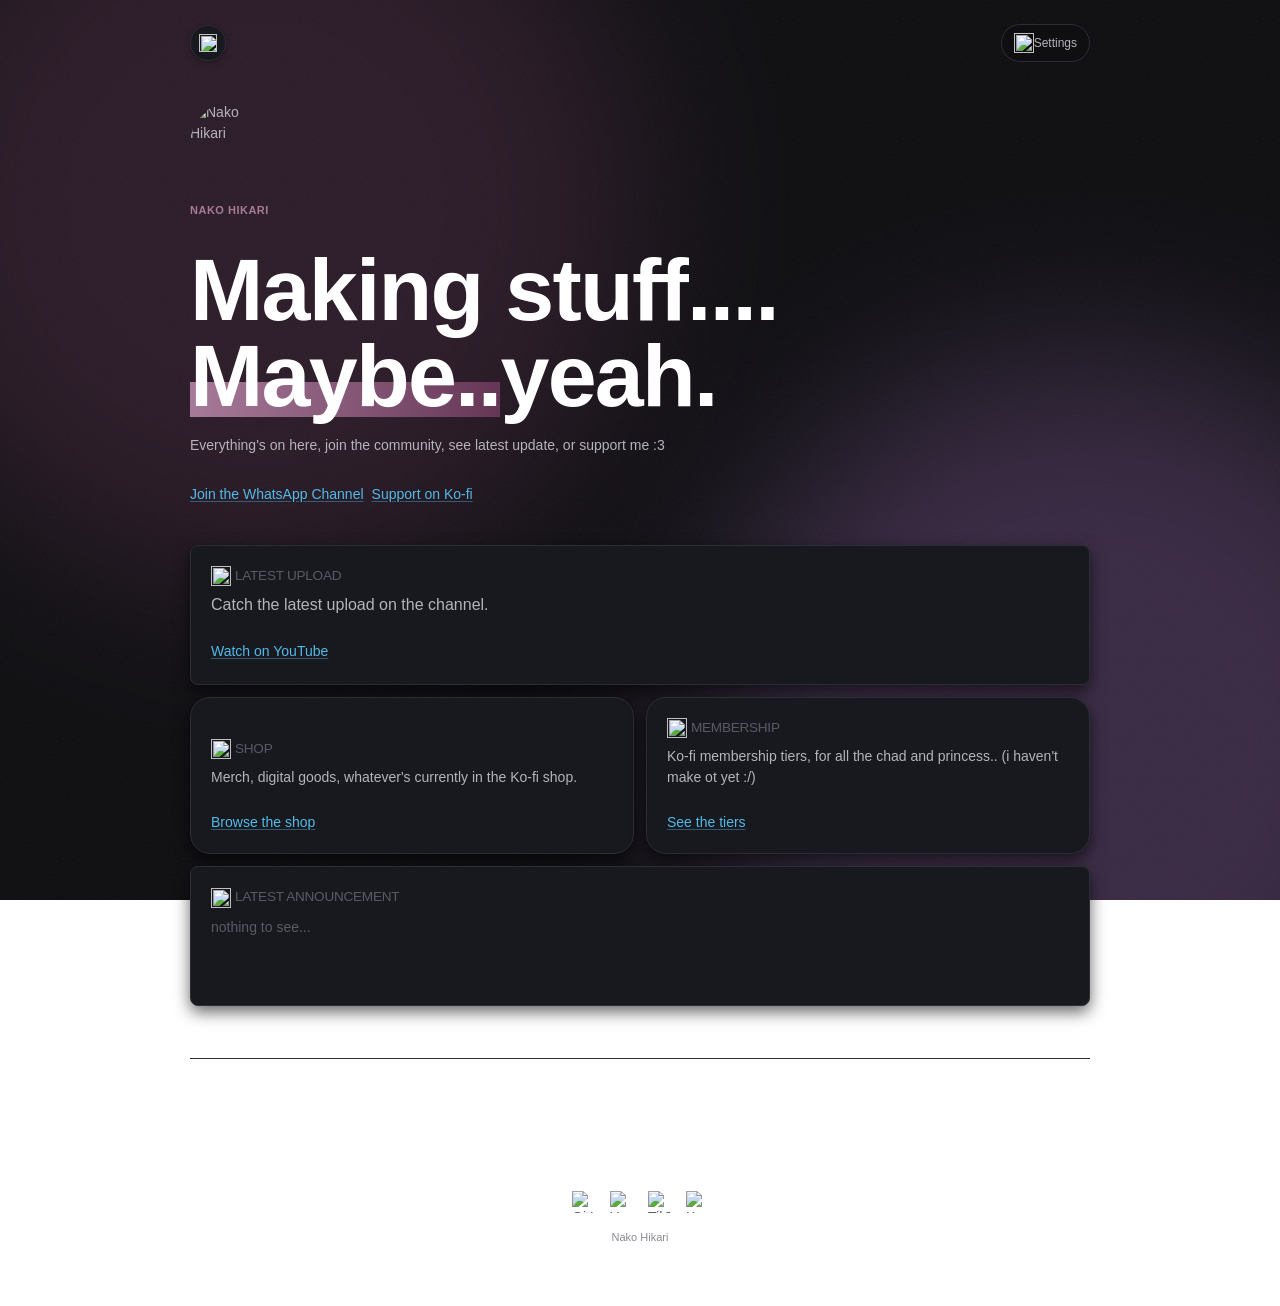
==== index.html @ 4867fecb "Update settings modal message to 'helllow.'" ====
<!DOCTYPE html>
<html lang="en">
<head>
<meta charset="UTF-8">
<meta name="viewport" content="width=device-width, initial-scale=1.0">
<title>Nako Hikari</title>
<link rel="icon" href="/profile.png">
<link rel="stylesheet" href="/css/nako.css">
<style>
body { background: transparent; }

.hero {
    position: relative;
    display: flex;
    flex-direction: column;
    align-items: flex-start;
    gap: var(--space-lg);
    padding-top: var(--space-xl);
}

.hero-avatar {
    width: 84px;
    height: 84px;
    border-radius: 50%;
    object-fit: cover;
    border: 2px solid var(--border);
}

.hero-ctas {
    display: flex;
    flex-wrap: wrap;
    gap: var(--space-sm);
}

.hub-grid {
    margin-top: var(--space-xl);
}

.hub-item-head {
    display: flex;
    align-items: center;
    gap: var(--space-xs);
    margin-bottom: var(--space-sm);
}

.hub-item-head span {
    font-size: 0.85rem;
    letter-spacing: var(--ls-tight);
    text-transform: uppercase;
    color: var(--text-muted);
}

.video-thumb {
    width: 100%;
    border-radius: var(--radius-md);
    aspect-ratio: 16 / 9;
    object-fit: cover;
    margin-bottom: var(--space-sm);
}

.video-title {
    font-size: 1rem;
    line-height: 1.4;
}

.announcement-body {
    color: var(--text-muted);
    line-height: 1.6;
}

.hub-item-cta {
    margin-top: var(--space-md);
    display: inline-flex;
}

.settings-slot {
    margin-left: auto;
}

.theme-toggle-row {
    display: flex;
    align-items: center;
}
</style>
</head>
<body>
<div class="mesh-bg"></div>
<div class="grain-overlay"></div>

<div class="wrapper">
    <div class="theme-toggle-row">
        <button class="theme-toggle interactive" onclick="toggleTheme()" aria-label="Toggle theme">
            <img id="theme-icon" src="https://raw.githubusercontent.com/nako-hikari/assets/main/ui/moon.png" alt="">
        </button>
        <div class="settings-slot">
            <button class="secondary pill interactive" onclick="openSettings()" aria-label="Settings">
                <img class="icon icon-md" src="https://raw.githubusercontent.com/nako-hikari/assets/main/ui/settings.png" alt="">
                Settings
            </button>
        </div>
    </div>

    <section class="hero">
        <img class="hero-avatar" src="/profile.png" alt="Nako Hikari">
        <p class="eyebrow">Nako Hikari</p>
        <h1 class="display">
            Making stuff.... <span class="text-highlight sparkle-wrap">Maybe..</span><img class="icon icon-lg sparkle" src="https://raw.githubusercontent.com/nako-hikari/assets/main/ui/sparkle_1.png" alt="">yeah.
        </h1>
        <p>Everything's on here, join the community, see latest update, or support me :3</p>
        <div class="hero-ctas">
            <a class="primary gradient pill interactive magnetic" href="https://whatsapp.com/channel/0029VbEC21OKrWR3TYTSYi46" target="_blank" rel="noopener">Join the WhatsApp Channel</a>
            <a class="secondary pill interactive" href="https://ko-fi.com/arialicee" target="_blank" rel="noopener">Support on Ko-fi</a>
        </div>
    </section>

    <section class="bento-grid hub-grid">
        <div class="card bento-item--wide reveal" id="videoCard">
            <div class="hub-item-head">
                <img class="icon icon-md" src="https://raw.githubusercontent.com/nako-hikari/assets/main/ui/video_embed.png" alt="">
                <span>Latest upload</span>
            </div>
            <div id="videoCardBody">
                <p class="video-title">Checking the channel for the newest video&hellip;</p>
            </div>
        </div>

        <div class="card bento-item reveal">
            <div class="hub-item-head">
                <img class="icon icon-md" src="https://raw.githubusercontent.com/nako-hikari/assets/main/ui/tag.png" alt="">
                <span>Shop</span>
            </div>
            <p>Merch, digital goods, whatever's currently in the Ko-fi shop.</p>
            <a class="primary pill interactive hub-item-cta" href="https://ko-fi.com/arialicee/shop" target="_blank" rel="noopener">Browse the shop</a>
        </div>

        <div class="card bento-item reveal">
            <div class="hub-item-head">
                <img class="icon icon-md" src="https://raw.githubusercontent.com/nako-hikari/assets/main/ui/star.png" alt="">
                <span>Membership</span>
            </div>
            <p>Ko-fi membership tiers, for all the chad and princess.. (i haven't make ot yet :/)</p>
            <a class="primary pill interactive hub-item-cta" href="https://ko-fi.com/arialicee/tiers" target="_blank" rel="noopener">See the tiers</a>
        </div>

        <div class="card bento-item--wide reveal">
            <div class="hub-item-head">
                <img class="icon icon-md" src="https://raw.githubusercontent.com/nako-hikari/assets/main/ui/note.png" alt="">
                <span>Latest announcement</span>
            </div>
            <p class="announcement-body" id="announcementBody"></p>
        </div>
    </section>

    <div class="footer-editorial">
        <p class="footer-editorial-cta">Let's build something.</p>
        <div class="footer-editorial-socials">
            <a href="https://github.com/nako-hikari/" target="_blank" class="social" aria-label="GitHub">
                <img src="https://cdn.jsdelivr.net/gh/simple-icons/simple-icons/icons/github.svg" alt="GitHub">
            </a>
            <a href="https://m.youtube.com/@NaCryst" target="_blank" class="social" aria-label="YouTube">
                <img src="https://cdn.jsdelivr.net/gh/simple-icons/simple-icons/icons/youtube.svg" alt="YouTube">
            </a>
            <a href="https://www.tiktok.com/@nako_hikari_mc" target="_blank" class="social" aria-label="TikTok">
                <img src="https://cdn.jsdelivr.net/gh/simple-icons/simple-icons/icons/tiktok.svg" alt="TikTok">
            </a>
            <a href="https://ko-fi.com/arialicee" target="_blank" class="social kofi" aria-label="Support on Ko-fi">
                <img src="https://raw.githubusercontent.com/nako-hikari/support-files/main/assets/kofi-icon.png" alt="Ko-fi">
            </a>
        </div>
        <p class="footer-editorial-fine">Nako Hikari</p>
    </div>
</div>

<div class="modal-overlay" id="nakoModal">
    <div class="modal">
        <div class="modal-header">
            <h2 class="modal-title" id="nakoModalTitle"></h2>
            <button class="modal-close interactive" onclick="closeNakoModal()" aria-label="Close">
                <img class="icon" src="https://raw.githubusercontent.com/nako-hikari/assets/main/ui/close.png" alt="">
            </button>
        </div>
        <div class="modal-body" id="nakoModalBody"></div>
        <div class="modal-footer" id="nakoModalFooter"></div>
    </div>
</div>

<script>
const NAKO_CONFIG = {
    youtubeChannelId: "",
    youtubeHandle: "NaCryst",
    announcement: {
        text: "nothing to see...",
        link: ""
    }
};

function renderAnnouncement() {
    const body = document.getElementById('announcementBody');
    body.textContent = NAKO_CONFIG.announcement.text;
    if (NAKO_CONFIG.announcement.link) {
        const link = document.createElement('a');
        link.href = NAKO_CONFIG.announcement.link;
        link.target = '_blank';
        link.rel = 'noopener';
        link.className = 'hub-item-cta';
        link.textContent = 'Read more';
        body.after(link);
    }
}

async function renderLatestVideo() {
    const body = document.getElementById('videoCardBody');
    const channelUrl = `https://www.youtube.com/@${NAKO_CONFIG.youtubeHandle}`;
    const fallback = () => {
        body.innerHTML = `<p class="video-title">Catch the latest upload on the channel.</p><a class="primary pill interactive hub-item-cta" href="${channelUrl}" target="_blank" rel="noopener">Watch on YouTube</a>`;
    };

    if (!NAKO_CONFIG.youtubeChannelId) {
        fallback();
        return;
    }

    try {
        const feedUrl = `https://www.youtube.com/feeds/videos.xml?channel_id=${NAKO_CONFIG.youtubeChannelId}`;
        const res = await fetch(feedUrl);
        if (!res.ok) throw new Error('feed unavailable');
        const xml = new DOMParser().parseFromString(await res.text(), 'text/xml');
        const entry = xml.querySelector('entry');
        const title = entry.querySelector('title').textContent;
        const videoId = entry.getElementsByTagNameNS('*', 'videoId')[0].textContent;
        const thumb = `https://i.ytimg.com/vi/${videoId}/hqdefault.jpg`;
        body.innerHTML = `<img class="video-thumb" src="${thumb}" alt="${title}"><p class="video-title">${title}</p><a class="primary pill interactive hub-item-cta" href="https://www.youtube.com/watch?v=${videoId}" target="_blank" rel="noopener">Watch now</a>`;
    } catch (err) {
        fallback();
    }
}

function openSettings() {
    showModal('Settings', 'helllow.');
}

function toggleTheme() {
    const root = document.documentElement;
    const btn = document.querySelector('.theme-toggle');
    const icon = document.getElementById('theme-icon');
    const goingLight = root.getAttribute('data-theme') !== 'light';

    btn.classList.add('spinning');
    setTimeout(() => btn.classList.remove('spinning'), 400);

    if (goingLight) {
        root.setAttribute('data-theme', 'light');
        icon.src = 'https://raw.githubusercontent.com/nako-hikari/assets/main/ui/sun.png';
        localStorage.setItem('nako-theme', 'light');
    } else {
        root.removeAttribute('data-theme');
        icon.src = 'https://raw.githubusercontent.com/nako-hikari/assets/main/ui/moon.png';
        localStorage.setItem('nako-theme', 'dark');
    }
}

(function() {
    if (localStorage.getItem('nako-theme') === 'light') {
        document.documentElement.setAttribute('data-theme', 'light');
        document.getElementById('theme-icon').src = 'https://raw.githubusercontent.com/nako-hikari/assets/main/ui/sun.png';
    }
})();

function showModal(title, message, options) {
    options = options || {};
    document.getElementById('nakoModalTitle').textContent = title;
    document.getElementById('nakoModalBody').textContent = message;

    const footer = document.getElementById('nakoModalFooter');
    footer.innerHTML = '';

    if (options.onConfirm) {
        const cancel = document.createElement('button');
        cancel.className = 'secondary interactive';
        cancel.textContent = options.cancelText || 'Cancel';
        cancel.onclick = closeNakoModal;
        footer.appendChild(cancel);

        const confirmBtn = document.createElement('button');
        confirmBtn.className = options.danger ? 'danger interactive' : 'primary interactive';
        confirmBtn.textContent = options.confirmText || (options.danger ? 'Delete' : 'Confirm');
        confirmBtn.onclick = () => { closeNakoModal(); options.onConfirm(); };
        footer.appendChild(confirmBtn);
    } else {
        const ok = document.createElement('button');
        ok.className = 'secondary interactive';
        ok.textContent = 'OK';
        ok.onclick = closeNakoModal;
        footer.appendChild(ok);
    }

    document.getElementById('nakoModal').classList.add('open');
}

function closeNakoModal() {
    document.getElementById('nakoModal').classList.remove('open');
}

document.getElementById('nakoModal').addEventListener('click', e => {
    if (e.target.id === 'nakoModal') closeNakoModal();
});
document.addEventListener('keydown', e => {
    if (e.key === 'Escape') closeNakoModal();
});

window.alert = msg => showModal('Notice', String(msg));

const revealObserver = new IntersectionObserver(entries => {
    entries.forEach(entry => {
        if (entry.isIntersecting) entry.target.classList.add('visible');
    });
}, { threshold: 0.15 });
document.querySelectorAll('.reveal').forEach(el => revealObserver.observe(el));

document.querySelectorAll('.magnetic').forEach(el => {
    el.addEventListener('mousemove', e => {
        const rect = el.getBoundingClientRect();
        const x = e.clientX - rect.left - rect.width / 2;
        const y = e.clientY - rect.top - rect.height / 2;
        el.style.transform = `translate(${x * 0.25}px, ${y * 0.25}px)`;
    });
    el.addEventListener('mouseleave', () => { el.style.transform = 'translate(0, 0)'; });
});

renderAnnouncement();
renderLatestVideo();
</script>
</body>
</html>
---- css/nako.css ----
:root {
    --bg-color: #0e0e11;
    --container-bg: #18181f;
    --input-bg: #0f0f12;
    --box-bg: #0f0f12;
    --border-color: #2d2d38;
    --border-color-hover: #3d3d4c;

    --accent-dark: #663657;
    --accent-dark-hover: #81456e;
    --accent-light: #A77A99;
    --accent-light-hover: #c5a4bc;

    --accent-dark-50:  color-mix(in srgb, var(--accent-dark) 12%, var(--container-bg));
    --accent-dark-100: color-mix(in srgb, var(--accent-dark) 24%, var(--container-bg));
    --accent-dark-300: color-mix(in srgb, var(--accent-dark) 60%, var(--container-bg));
    --accent-dark-700: color-mix(in srgb, var(--accent-dark) 82%, black);
    --accent-focus-ring: color-mix(in srgb, var(--accent-light) 45%, transparent);

    --accent-dark2: #4a2340;
    --accent-dark-hover2: #5e2f52;
    --accent-light2: #8b5fa3;
    --accent-light-hover2: #a67bc0;
    --primary: #8b5fa3;
    --primary-hover: #a67bc0;
    --secondary: #4a2340;
    --secondary-hover: #5e2f52;

    --text-bright: #ffffff;
    --text-main: #b4b4bc;
    --text-muted: #5a5a66;
    --text-disabled: #3f3f49;
    --text-codeblock: #C77E4F;
    --text-clickable-link: #52BBE8;
    --text-clickable-link-hover: #7fd0f5;
    --text-pale-purple: #9575cd;
    --text-on-brand: #ffffff;
    --text-on-image: rgba(255, 255, 255, 0.78);
    --danger-bg: #4A2423;
    --danger-bg-hover: #5c2c2b;

    --icon-filter: none;
    --icon-filter-from-black-source: brightness(0) invert(1);
    --footer-icon-color-scheme: dark;

    --red: #e05c5c;
    --red-pale: #241616;
    --green: #4fbc75;
    --green-pale: #132118;
    --yellow: #dfb142;
    --yellow-pale: #242014;
    --success-bg: #2a4f32;
    --success-border: #3b6e47;

    --impulse: #C77E4F;
    --impulse-pale: #261b14;
    --chain: #76B297;
    --chain-pale: #18221e;
    --repeat: #6A4FC7;
    --repeat-pale: #171424;

    --font-body: -apple-system, BlinkMacSystemFont, "Segoe UI", Roboto, Helvetica, Arial, sans-serif;
    --font-mono: ui-monospace, "SF Mono", "JetBrains Mono", "Roboto Mono", Menlo, Monaco, Consolas, monospace;

    --fs-xs: 11px;
    --fs-sm: 12px;
    --fs-base: 14px;
    --fs-md: 15px;
    --fs-lg: 1.1rem;
    --fs-xl: 1.5rem;
    --fs-2xl: 1.8rem;
    --fs-display-sm: clamp(2rem, 1rem + 4vw, 3.5rem);
    --fs-display: clamp(2.75rem, 1.5rem + 6vw, 5.5rem);

    --fw-regular: 400;
    --fw-medium: 500;
    --fw-semibold: 600;
    --fw-bold: 700;

    --lh-tight: 1.3;
    --lh-normal: 1.5;
    --lh-relaxed: 1.7;
    --ls-wide: 0.5px;
    --ls-tight: -0.02em;

    --space-xs: 4px;
    --space-sm: 8px;
    --space-md: 12px;
    --space-lg: 16px;
    --space-xl: 20px;
    --space-2xl: 24px;
    --space-3xl: 32px;
    --max-width: 900px;

    --radius-sm: 4px;
    --radius-md: 6px;
    --radius-lg: 8px;
    --radius-xl: 20px;
    --radius-full: 999px;
    --border-width: 1px;

    --shadow-xs: 0 1px 3px rgba(0, 0, 0, 0.3);
    --shadow-soft: 0 2px 6px rgba(0, 0, 0, 0.3);
    --shadow-deep: 0 6px 16px rgba(0, 0, 0, 0.6);
    --shadow-lg: 0 12px 28px rgba(0, 0, 0, 0.65);

    --transition-fast: 0.15s cubic-bezier(0.4, 0, 0.2, 1);
    --transition-normal: 0.2s cubic-bezier(0.4, 0, 0.2, 1);
    --transition-slow: 0.4s cubic-bezier(0.2, 1, 0.2, 1);

    --z-dropdown: 100;
    --z-sticky: 200;
    --z-overlay: 300;
    --z-modal: 400;
    --z-toast: 500;
    --z-tooltip: 600;

    color-scheme: light dark;
}

html[data-theme="light"] {
    --bg-color: #f7f5f6;
    --container-bg: #ffffff;
    --input-bg: #f4eff3;
    --box-bg: #f4eff3;
    --border-color: #e0d6db;
    --border-color-hover: #cbb9c4;

    --accent-dark-hover: #7d4468;
    --accent-light: #8b5c78;
    --accent-light-hover: #9c6c89;

    --accent-dark-50:  color-mix(in srgb, var(--accent-dark) 8%, var(--container-bg));
    --accent-dark-100: color-mix(in srgb, var(--accent-dark) 16%, var(--container-bg));
    --accent-dark-300: color-mix(in srgb, var(--accent-dark) 40%, var(--container-bg));
    --accent-dark-700: color-mix(in srgb, var(--accent-dark) 88%, black);
    --accent-focus-ring: color-mix(in srgb, var(--accent-dark) 35%, transparent);

    --text-bright: #1a1015;
    --text-main: #4a3a42;
    --text-muted: #8a7580;
    --text-disabled: #c7b9c0;
    --text-codeblock: #a8562e;
    --text-clickable-link: #1f7ea8;
    --text-clickable-link-hover: #155f80;
    --text-pale-purple: #6a4c93;

    --icon-filter: invert(1);
    --icon-filter-from-black-source: brightness(0);
    --footer-icon-color-scheme: light;

    --red-pale: #fceceb;
    --green-pale: #e8f7ee;
    --yellow-pale: #fbf3e0;
    --success-bg: #e3f5e9;
    --success-border: #a9dab9;
    --impulse-pale: #fbeee3;
    --chain-pale: #e8f3ee;
    --repeat-pale: #ece8fb;

    --shadow-xs: 0 1px 3px rgba(20, 10, 15, 0.08);
    --shadow-soft: 0 2px 6px rgba(20, 10, 15, 0.08);
    --shadow-deep: 0 6px 16px rgba(20, 10, 15, 0.12);
    --shadow-lg: 0 12px 28px rgba(20, 10, 15, 0.16);

    color-scheme: light;
}

*, *::before, *::after {
    box-sizing: border-box;
    -webkit-tap-highlight-color: transparent;
}

html { -webkit-text-size-adjust: 100%; overflow-x: hidden; }

body {
    margin: 0;
    background-color: var(--bg-color);
    color: var(--text-main);
    font-family: var(--font-body);
    font-size: var(--fs-base);
    line-height: var(--lh-normal);
    -webkit-font-smoothing: antialiased;
    display: flex;
    flex-direction: column;
    justify-content: center;
    align-items: center;
    min-height: 100vh;
    max-width: 100vw;
    overflow-x: hidden;
    padding: var(--space-2xl) var(--space-lg);
    transition: background-color var(--transition-normal), color var(--transition-normal);
}

img {
    color-scheme: only light !important;
}

::selection {
    background: var(--accent-dark);
    color: var(--text-on-brand);
}

/* Any image pulled from the shared icon repo is capped to a small UI
   size even if class="icon" was forgotten on it — this is the actual
   backstop, not just a convention to follow. */
img[src*="nako-hikari/assets"] {
    width: 20px;
    height: 20px;
    object-fit: contain;
    filter: var(--icon-filter);
}

.icon { width: 18px; height: 18px; object-fit: contain; filter: var(--icon-filter); }
.icon-sm { width: 14px; height: 14px; }
.icon-lg { width: 24px; height: 24px; }
.icon-xl { width: 40px; height: 40px; }
.icon-on-brand,
button.primary img,
.badge-brand img { filter: none !important; }

:focus { outline: none; }
:focus-visible {
    outline: 2px solid var(--accent-light);
    outline-offset: 2px;
    box-shadow: 0 0 0 4px var(--accent-focus-ring);
    border-radius: var(--radius-sm);
}

@media (prefers-reduced-motion: reduce) {
    *, *::before, *::after {
        animation-duration: 0.01ms !important;
        animation-iteration-count: 1 !important;
        transition-duration: 0.01ms !important;
        scroll-behavior: auto !important;
    }
}

.wrapper {
    width: 100%;
    max-width: var(--max-width);
    display: flex;
    flex-direction: column;
    gap: var(--space-xl);
}

h1 {
    font-size: var(--fs-xl);
    font-weight: var(--fw-semibold);
    line-height: var(--lh-tight);
    color: var(--text-bright);
    margin: 0;
}

h2 {
    font-size: var(--fs-lg);
    text-transform: uppercase;
    letter-spacing: var(--ls-wide);
    margin: 0;
    color: var(--text-bright);
}

p { margin: 0 0 var(--space-md); color: var(--text-main); }
small, .text-muted { color: var(--text-muted); }

hr {
    border: none;
    border-top: var(--border-width) solid var(--border-color);
    margin: var(--space-xl) 0;
}

a {
    color: var(--text-clickable-link);
    text-decoration-color: color-mix(in srgb, var(--text-clickable-link) 40%, transparent);
    text-underline-offset: 2px;
    transition: color var(--transition-fast);
}
a:hover { color: var(--text-clickable-link-hover); }

.card {
    background: var(--container-bg);
    border: var(--border-width) solid var(--border-color);
    border-radius: var(--radius-lg);
    box-shadow: var(--shadow-deep);
    padding: var(--space-xl);
    transition: border-color var(--transition-normal);
}
.card:hover { border-color: var(--border-color-hover); }
.card-title { font-size: var(--fs-lg); color: var(--text-bright); margin-bottom: var(--space-sm); }
.card-subtitle { color: var(--text-muted); font-size: var(--fs-sm); }

input:not([type="checkbox"]):not([type="radio"]):not([type="range"]):not([type="color"]), textarea, select {
    font-family: var(--font-mono);
    background: var(--input-bg) !important;
    border: var(--border-width) solid var(--border-color) !important;
    border-radius: var(--radius-sm);
    color: var(--text-bright) !important;
    padding: var(--space-sm) var(--space-md);
    width: 100%;
    outline: none;
    transition: border-color var(--transition-fast), box-shadow var(--transition-fast);
}
input:not([type="checkbox"]):not([type="radio"]):not([type="range"]):not([type="color"]):focus, textarea:focus, select:focus {
    border-color: var(--accent-light);
    box-shadow: 0 0 0 2px var(--accent-dark);
}
input:disabled, textarea:disabled { color: var(--text-disabled); cursor: not-allowed; }

input[type="checkbox"], input[type="radio"] {
    appearance: none;
    -webkit-appearance: none;
    width: 20px;
    height: 20px;
    flex-shrink: 0;
    margin: 0;
    background: var(--input-bg);
    border: var(--border-width) solid var(--border-color);
    cursor: pointer;
    position: relative;
    transition: border-color var(--transition-fast), background var(--transition-fast);
}
input[type="checkbox"] { border-radius: var(--radius-sm); }
input[type="radio"] { border-radius: var(--radius-full); }
input[type="checkbox"]:checked, input[type="radio"]:checked {
    background: var(--accent-dark);
    border-color: var(--accent-dark);
}
input[type="checkbox"]:checked::after {
    content: "";
    position: absolute;
    left: 6px;
    top: 2px;
    width: 5px;
    height: 10px;
    border: solid var(--text-on-brand);
    border-width: 0 2px 2px 0;
    transform: rotate(45deg);
}
input[type="radio"]:checked::after {
    content: "";
    position: absolute;
    inset: 5px;
    border-radius: 50%;
    background: var(--text-on-brand);
}
input[type="checkbox"]:disabled, input[type="radio"]:disabled { opacity: 0.5; cursor: not-allowed; }

/* Toggle switch (boolean settings, e.g. "Enable X") */
.toggle-switch { position: relative; display: inline-block; width: 44px; height: 24px; flex-shrink: 0; }
.toggle-switch input[type="checkbox"] { position: absolute; opacity: 0; width: 0; height: 0; }
.toggle-switch .slider {
    position: absolute;
    inset: 0;
    background: var(--border-color);
    border-radius: var(--radius-full);
    cursor: pointer;
    transition: background var(--transition-fast);
}
.toggle-switch .slider::before {
    content: "";
    position: absolute;
    width: 18px;
    height: 18px;
    left: 3px;
    top: 3px;
    background: var(--text-bright);
    border-radius: 50%;
    transition: transform var(--transition-fast), background var(--transition-fast);
}
.toggle-switch input:checked + .slider { background: var(--accent-dark); }
.toggle-switch input:checked + .slider::before { transform: translateX(20px); background: var(--text-on-brand); }
.toggle-switch input:focus-visible + .slider { outline: 2px solid var(--accent-light); outline-offset: 2px; }

/* Range slider */
input[type="range"] {
    -webkit-appearance: none;
    appearance: none;
    width: 100%;
    height: 4px;
    background: var(--border-color) !important;
    border-radius: var(--radius-full);
    outline: none;
    cursor: pointer;
}
input[type="range"]::-webkit-slider-thumb {
    -webkit-appearance: none;
    width: 18px;
    height: 18px;
    border-radius: 50%;
    background: var(--accent-dark);
    border: 2px solid var(--text-on-brand);
    cursor: pointer;
    box-shadow: var(--shadow-xs);
}
input[type="range"]::-moz-range-track { height: 4px; background: var(--border-color); border-radius: var(--radius-full); }
input[type="range"]::-moz-range-thumb {
    width: 18px;
    height: 18px;
    border-radius: 50%;
    background: var(--accent-dark);
    border: 2px solid var(--text-on-brand);
    cursor: pointer;
    box-shadow: var(--shadow-xs);
}

/* Color picker, styled as a full-width swatch bar rather than the tiny native square */
input[type="color"] {
    -webkit-appearance: none;
    appearance: none;
    width: 100%;
    height: 40px;
    padding: 0;
    border: var(--border-width) solid var(--border-color) !important;
    border-radius: var(--radius-sm);
    background: transparent !important;
    cursor: pointer;
}
input[type="color"]::-webkit-color-swatch-wrapper { padding: 4px; }
input[type="color"]::-webkit-color-swatch { border: none; border-radius: var(--radius-sm); }
input[type="color"]::-moz-color-swatch { border: none; border-radius: var(--radius-sm); }

/* Tab navigation */
.tabs {
    display: flex;
    gap: var(--space-xs);
    padding: var(--space-xs);
    background: var(--input-bg);
    border-radius: var(--radius-md);
    overflow-x: auto;
}
.tab {
    flex: 1;
    text-align: center;
    padding: var(--space-sm) var(--space-md);
    border-radius: var(--radius-sm);
    background: transparent;
    border: none;
    color: var(--text-muted);
    font-size: var(--fs-sm);
    font-weight: var(--fw-medium);
    font-family: var(--font-body);
    cursor: pointer;
    white-space: nowrap;
    transition: background var(--transition-fast), color var(--transition-fast);
}
.tab:hover { color: var(--text-bright); }
.tab.active { background: var(--container-bg); color: var(--text-bright); }

/* Panel header (icon + title + subtitle + close), for a tool/configurator card */
.panel-header {
    display: flex;
    align-items: center;
    gap: var(--space-md);
    padding-bottom: var(--space-lg);
    margin-bottom: var(--space-lg);
    border-bottom: var(--border-width) solid var(--border-color);
}
.panel-header-icon {
    width: 44px;
    height: 44px;
    border-radius: var(--radius-md);
    background: var(--accent-dark-50);
    display: flex;
    align-items: center;
    justify-content: center;
    flex-shrink: 0;
}
.panel-header-text { flex: 1; min-width: 0; }
.panel-header-title { font-size: var(--fs-lg); font-weight: var(--fw-semibold); color: var(--text-bright); margin: 0; }
.panel-header-subtitle { font-size: var(--fs-sm); color: var(--text-muted); margin: 2px 0 0; }

/* Optional gradient CTA — opt-in only, for a configurator/creative-tool's primary export/apply
   action. Repurposes the reserved --primary/--secondary pair specifically for this. */
button.primary.gradient { background: linear-gradient(90deg, var(--secondary), var(--primary)); }
button.primary.gradient:hover { background: linear-gradient(90deg, var(--secondary-hover), var(--primary-hover)); }

.field-label {
    display: block;
    font-size: var(--fs-xs);
    font-weight: var(--fw-semibold);
    color: var(--text-bright);
    margin-bottom: var(--space-xs);
    letter-spacing: var(--ls-wide);
    text-transform: uppercase;
}
.field-hint { font-size: var(--fs-xs); color: var(--text-muted); margin-top: var(--space-xs); }
.field-error { font-size: var(--fs-xs); color: var(--red); margin-top: var(--space-xs); }

button {
    font-family: inherit;
    cursor: pointer;
    border: var(--border-width) solid transparent;
    display: inline-flex;
    align-items: center;
    justify-content: center;
    transition: all var(--transition-fast);
}

button.primary {
    text-transform: uppercase;
    background: var(--accent-dark);
    color: var(--text-on-brand);
    padding: var(--space-md) var(--space-xl);
    border-radius: var(--radius-md);
    font-weight: var(--fw-semibold);
}
button.primary:hover { background: var(--accent-dark-hover); transform: translateY(-1px); }
button.primary:disabled { opacity: 0.5; cursor: not-allowed; transform: none; }

button.secondary {
    font-size: var(--fs-sm);
    background: var(--input-bg);
    border-color: var(--border-color);
    color: var(--text-main);
    padding: var(--space-sm) var(--space-md);
    border-radius: var(--radius-sm);
}
button.secondary:hover { color: var(--text-bright); border-color: var(--accent-light); background: var(--accent-dark-50); }

button.danger {
    background: var(--danger-bg);
    color: var(--text-on-brand);
    padding: var(--space-sm) var(--space-lg);
    border-radius: var(--radius-md);
}
button.danger:hover { background: var(--danger-bg-hover); }

.icon-button {
    width: 36px;
    height: 36px;
    padding: 0;
    border-radius: var(--radius-md);
    background: transparent;
    border: var(--border-width) solid var(--border-color);
}
.icon-button:hover { border-color: var(--accent-light); }
.icon-button.danger { border-color: var(--danger-bg); }
.icon-button.danger:hover { border-color: var(--danger-bg-hover); }

.interactive {
    transition: background-color var(--transition-fast), border-color var(--transition-fast), color var(--transition-fast), transform var(--transition-fast);
}

button:active, .interactive:active {
    border-color: var(--accent-dark-hover) !important;
    background: var(--accent-dark) !important;
    color: var(--text-on-brand) !important;
    transform: scale(0.98) !important;
}
button:active img, .interactive:active img { filter: none !important; }

code, pre { font-family: var(--font-mono); }

pre, .output-box {
    background: var(--box-bg);
    border: var(--border-width) solid var(--border-color);
    border-radius: var(--radius-md);
    padding: var(--space-md);
    overflow-x: auto;
    white-space: pre;
    color: var(--text-codeblock);
}

.output-container {
    display: flex;
    align-items: flex-start;
    gap: var(--space-sm);
}
.output-box { flex: 1; }

.copy-success {
    background: var(--success-bg) !important;
    border-color: var(--success-border) !important;
}

.badge {
    display: inline-flex;
    align-items: center;
    font-size: var(--fs-xs);
    font-weight: var(--fw-semibold);
    padding: 2px var(--space-sm);
    border-radius: var(--radius-full);
    border: var(--border-width) solid transparent;
}
.badge-brand   { background: var(--accent-dark-50); color: var(--accent-light-hover); border-color: var(--accent-dark-300); }
.badge-success { background: var(--green-pale); color: var(--green); border-color: var(--success-border); }
.badge-warning { background: var(--yellow-pale); color: var(--yellow); border-color: #6b5416; }
.badge-danger  { background: var(--red-pale); color: var(--red); border-color: #6b2a22; }

.alert {
    display: flex;
    gap: var(--space-sm);
    padding: var(--space-md) var(--space-lg);
    border-radius: var(--radius-md);
    border: var(--border-width) solid transparent;
    font-size: var(--fs-base);
}
.alert-success { background: var(--green-pale); border-color: var(--success-border); color: var(--text-bright); }
.alert-warning { background: var(--yellow-pale); border-color: #6b5416; color: var(--text-bright); }
.alert-danger  { background: var(--red-pale); border-color: #6b2a22; color: var(--text-bright); }

[data-tooltip] { position: relative; }
[data-tooltip]::after {
    content: attr(data-tooltip);
    position: absolute;
    bottom: calc(100% + 6px);
    left: 50%;
    transform: translateX(-50%);
    background: var(--accent-dark-700);
    color: var(--text-bright);
    font-size: var(--fs-xs);
    padding: var(--space-xs) var(--space-sm);
    border-radius: var(--radius-sm);
    white-space: nowrap;
    opacity: 0;
    pointer-events: none;
    transition: opacity var(--transition-fast);
    z-index: var(--z-tooltip);
}
[data-tooltip]:hover::after { opacity: 1; }

.menu-toggle span { background-color: #ffffff; }

.theme-toggle-row {
    display: flex;
    align-items: center;
    justify-content: flex-end;
    gap: var(--space-sm);
    width: 100%;
}

.theme-toggle {
    width: 36px;
    height: 36px;
    padding: 0;
    display: inline-flex;
    align-items: center;
    justify-content: center;
    background: var(--container-bg);
    border: var(--border-width) solid var(--border-color);
    border-radius: var(--radius-full);
    box-shadow: var(--shadow-soft);
}

.theme-toggle:hover { border-color: var(--accent-light); }

.theme-toggle img {
    width: 18px;
    height: 18px;
    filter: var(--icon-filter);
    transition: transform var(--transition-slow), filter var(--transition-fast);
}

.theme-toggle.spinning img { transform: rotate(360deg); }

* { scrollbar-color: var(--border-color) var(--bg-color); scrollbar-width: thin; }
::-webkit-scrollbar { width: 8px; height: 6px; }
::-webkit-scrollbar-track { background: var(--bg-color); }
::-webkit-scrollbar-thumb { background: var(--border-color); border-radius: var(--radius-sm); }
::-webkit-scrollbar-thumb:hover { background: var(--border-color-hover); }

.overflow-auto { overflow-x: auto; }

.modal-overlay {
    position: fixed;
    inset: 0;
    background: rgba(0, 0, 0, 0.6);
    display: none;
    align-items: center;
    justify-content: center;
    padding: var(--space-lg);
    z-index: var(--z-modal);
}
.modal-overlay.open { display: flex; }
.modal {
    background: var(--container-bg);
    border: var(--border-width) solid var(--border-color);
    border-radius: var(--radius-lg);
    box-shadow: var(--shadow-lg);
    padding: var(--space-xl);
    max-width: 420px;
    width: 100%;
    max-height: 80vh;
    overflow-y: auto;
}
.modal-header {
    display: flex;
    align-items: center;
    justify-content: space-between;
    gap: var(--space-md);
    margin-bottom: var(--space-md);
}
.modal-title { font-size: var(--fs-lg); color: var(--text-bright); margin: 0; }
.modal-close {
    background: transparent;
    border: none;
    padding: var(--space-xs);
    border-radius: var(--radius-sm);
}
.modal-close:hover { background: var(--input-bg); }
.modal-body {
    color: var(--text-main);
    font-size: var(--fs-base);
    line-height: var(--lh-normal);
    margin-bottom: var(--space-lg);
}
.modal-footer { display: flex; justify-content: flex-end; gap: var(--space-sm); }

/* Full-bleed background artwork (opt-in — only pages using .bg-layer get this;
   nothing else on the page changes). Defaults to bg1.svg; override per-page
   with a page-specific `.bg-layer { background-image: url(...bg2.svg); }` rule.
   A page using this must also set `body { background: transparent; }` in its
   own page-specific CSS, or body's own opaque background paints over it. */
.bg-layer {
    position: fixed;
    inset: 0;
    z-index: -1;
    background-size: cover;
    background-position: center;
    background-repeat: no-repeat;
    background-image: url("https://raw.githubusercontent.com/nako-hikari/assets/main/ui/background/bg1.svg");
}

/* Frosted glass surfaces, for content that floats over .bg-layer */
.card-glass {
    background: color-mix(in srgb, var(--container-bg) 55%, transparent);
    border: var(--border-width) solid color-mix(in srgb, var(--text-bright) 12%, transparent);
    border-radius: var(--radius-xl);
    box-shadow: var(--shadow-lg);
    padding: var(--space-xl);
    backdrop-filter: blur(20px);
    -webkit-backdrop-filter: blur(20px);
}
.icon-button.glass {
    background: color-mix(in srgb, var(--container-bg) 45%, transparent);
    border-color: color-mix(in srgb, var(--text-bright) 15%, transparent);
    backdrop-filter: blur(14px);
    -webkit-backdrop-filter: blur(14px);
}

button.pill { border-radius: var(--radius-full); }

/* Bottom tab bar (mobile app-shell nav) — the one place in this design
   system a persistent fixed element is intentional; hidden at desktop
   widths in favor of .top-nav */
.bottom-nav {
    position: fixed;
    left: var(--space-lg);
    right: var(--space-lg);
    bottom: var(--space-lg);
    display: flex;
    justify-content: space-around;
    align-items: center;
    gap: var(--space-xs);
    padding: var(--space-sm);
    background: color-mix(in srgb, var(--container-bg) 55%, transparent);
    border: var(--border-width) solid color-mix(in srgb, var(--text-bright) 10%, transparent);
    border-radius: var(--radius-full);
    box-shadow: var(--shadow-lg);
    backdrop-filter: blur(20px);
    -webkit-backdrop-filter: blur(20px);
    z-index: var(--z-sticky);
}
.bottom-nav-item {
    display: flex;
    flex-direction: column;
    align-items: center;
    gap: 2px;
    flex: 1;
    background: none;
    border: none;
    color: var(--text-on-image);
    font-size: var(--fs-xs);
    font-family: var(--font-body);
    cursor: pointer;
    padding: var(--space-xs) var(--space-sm);
    border-radius: var(--radius-lg);
    transition: background var(--transition-fast), color var(--transition-fast);
}
.bottom-nav-item.active { background: color-mix(in srgb, var(--text-bright) 12%, transparent); color: var(--accent-light); }

@media (min-width: 768px) {
    .bottom-nav { display: none; }
}

/* Top nav (desktop) — sits inline in the page header, not fixed */
.top-nav {
    display: none;
    align-items: center;
    gap: var(--space-xs);
}
.top-nav-link {
    background: none;
    border: none;
    color: var(--text-on-image);
    font-size: var(--fs-sm);
    font-family: var(--font-body);
    padding: var(--space-xs) var(--space-md);
    border-radius: var(--radius-full);
    cursor: pointer;
    transition: background var(--transition-fast), color var(--transition-fast);
}
.top-nav-link.active { background: color-mix(in srgb, var(--text-bright) 15%, transparent); color: var(--text-on-brand); }

@media (min-width: 768px) {
    .top-nav { display: flex; }
}

/* Pricing / VIP card pieces */
.price-tag { display: flex; flex-direction: column; align-items: flex-end; }
.price-amount { font-size: var(--fs-xl); font-weight: var(--fw-bold); color: var(--text-on-brand); }
.price-period { font-size: var(--fs-xs); color: var(--text-on-image); }

/* Checklist (feature lists, plan inclusions) */
.feature-list { list-style: none; margin: 0; padding: 0; display: flex; flex-direction: column; gap: var(--space-sm); }
.feature-list li { display: flex; align-items: flex-start; gap: var(--space-sm); font-size: var(--fs-sm); }
.feature-list li img { margin-top: 2px; }

/* 3-up icon card grid ("what do you want to open" style sections) */
.icon-grid { display: grid; grid-template-columns: repeat(auto-fit, minmax(140px, 1fr)); gap: var(--space-md); }
.icon-grid-card {
    background: var(--container-bg);
    border: var(--border-width) solid var(--border-color);
    border-radius: var(--radius-lg);
    padding: var(--space-lg);
    transition: border-color var(--transition-normal);
}
.icon-grid-card:hover { border-color: var(--border-color-hover); }
.icon-grid-card-icon {
    width: 40px;
    height: 40px;
    border-radius: var(--radius-md);
    background: var(--accent-dark-50);
    display: flex;
    align-items: center;
    justify-content: center;
    margin-bottom: var(--space-sm);
}

/* Star rating summary + per-star breakdown bars */
.rating-summary { display: flex; align-items: center; gap: var(--space-lg); flex-wrap: wrap; }
.rating-score { font-size: var(--fs-2xl); font-weight: var(--fw-bold); color: var(--text-bright); }
.rating-bars { flex: 1; min-width: 180px; display: flex; flex-direction: column; gap: var(--space-xs); }
.rating-bar-row { display: flex; align-items: center; gap: var(--space-sm); font-size: var(--fs-xs); color: var(--text-muted); }
.rating-bar-track { flex: 1; height: 6px; background: var(--input-bg); border-radius: var(--radius-full); overflow: hidden; }
.rating-bar-fill { height: 100%; background: var(--accent-dark); border-radius: var(--radius-full); }

/* ==========================================================================
   Professional 4 — editorial/premium components (opt-in, self-contained)
   ========================================================================== */

/* Ambient gradient-mesh background — pure CSS, no image asset needed.
   Fixed, sits behind everything (z-index:-2), slowly drifts. */
.mesh-bg {
    position: fixed;
    inset: 0;
    z-index: -2;
    overflow: hidden;
    background: var(--bg-color);
}
.mesh-bg::before, .mesh-bg::after {
    content: "";
    position: absolute;
    width: 60vmax;
    height: 60vmax;
    border-radius: 50%;
    filter: blur(90px);
    opacity: 0.35;
    animation: mesh-drift 22s ease-in-out infinite alternate;
}
.mesh-bg::before { background: var(--accent-dark); top: -20%; left: -10%; }
.mesh-bg::after { background: var(--accent-light2); bottom: -25%; right: -15%; animation-delay: -11s; }
@keyframes mesh-drift {
    from { transform: translate(0, 0) scale(1); }
    to { transform: translate(6%, 8%) scale(1.15); }
}

/* Subtle film-grain texture overlay — sits above .mesh-bg, below content */
.grain-overlay {
    position: fixed;
    inset: 0;
    z-index: -1;
    opacity: 0.05;
    pointer-events: none;
    background-image: url("data:image/svg+xml,%3Csvg xmlns='http://www.w3.org/2000/svg' width='120' height='120'%3E%3Cfilter id='n'%3E%3CfeTurbulence type='fractalNoise' baseFrequency='0.9' numOctaves='2' stitchTiles='stitch'/%3E%3C/filter%3E%3Crect width='100%25' height='100%25' filter='url(%23n)'/%3E%3C/svg%3E");
}

/* Cursor-follow glow (desktop enhancement — JS positions this via
   --x/--y custom properties; harmless no-op if JS never runs) */
.cursor-glow {
    position: fixed;
    top: 0;
    left: 0;
    width: 420px;
    height: 420px;
    border-radius: 50%;
    background: radial-gradient(circle, color-mix(in srgb, var(--accent-dark) 30%, transparent) 0%, transparent 70%);
    transform: translate(calc(var(--x, 50vw) - 50%), calc(var(--y, 50vh) - 50%));
    pointer-events: none;
    z-index: -1;
    transition: opacity var(--transition-normal);
}
@media (hover: none) {
    .cursor-glow { display: none; }
}

/* Display typography */
.display { font-size: var(--fs-display); font-weight: var(--fw-bold); line-height: 0.98; letter-spacing: var(--ls-tight); color: var(--text-bright); margin: 0; }
.display-sm { font-size: var(--fs-display-sm); font-weight: var(--fw-bold); line-height: 1.02; letter-spacing: var(--ls-tight); color: var(--text-bright); margin: 0; }
.eyebrow { display: inline-flex; align-items: center; gap: var(--space-xs); font-size: var(--fs-xs); font-weight: var(--fw-semibold); text-transform: uppercase; letter-spacing: var(--ls-wide); color: var(--accent-light); }

/* Animated gradient underline for emphasized inline text */
.text-highlight {
    background-image: linear-gradient(90deg, var(--accent-light), var(--accent-dark));
    background-size: 100% 0.4em;
    background-repeat: no-repeat;
    background-position: 0 88%;
}

/* Auto-scrolling marquee ticker */
.marquee { overflow: hidden; width: 100%; -webkit-mask-image: linear-gradient(90deg, transparent, #000 8%, #000 92%, transparent); mask-image: linear-gradient(90deg, transparent, #000 8%, #000 92%, transparent); }
.marquee-track { display: flex; width: max-content; gap: var(--space-3xl); animation: marquee-scroll 24s linear infinite; }
.marquee-track span { font-size: var(--fs-display-sm); font-weight: var(--fw-bold); color: var(--text-disabled); white-space: nowrap; }
@keyframes marquee-scroll { from { transform: translateX(0); } to { transform: translateX(-50%); } }

/* Big stat callouts */
.stat-grid { display: grid; grid-template-columns: repeat(auto-fit, minmax(140px, 1fr)); gap: var(--space-xl); }
.stat-number { font-size: var(--fs-display-sm); font-weight: var(--fw-bold); color: var(--text-bright); letter-spacing: var(--ls-tight); }
.stat-label { font-size: var(--fs-sm); color: var(--text-muted); margin-top: var(--space-xs); }

/* Editorial pull-quote */
.pull-quote { position: relative; padding-left: var(--space-2xl); font-size: var(--fs-lg); line-height: var(--lh-relaxed); color: var(--text-bright); font-weight: var(--fw-medium); }
.pull-quote::before { content: "\201C"; position: absolute; left: 0; top: -0.2em; font-size: 3em; color: var(--accent-dark); line-height: 1; font-weight: var(--fw-bold); }
.pull-quote-source { display: block; margin-top: var(--space-md); font-size: var(--fs-sm); color: var(--text-muted); font-weight: var(--fw-regular); }

/* Bento-style mixed-size feature grid */
.bento-grid { display: grid; grid-template-columns: repeat(4, 1fr); grid-auto-rows: minmax(140px, auto); gap: var(--space-md); }
.bento-item {
    grid-column: span 2;
    background: var(--container-bg);
    border: var(--border-width) solid var(--border-color);
    border-radius: var(--radius-xl);
    padding: var(--space-xl);
    display: flex;
    flex-direction: column;
    justify-content: flex-end;
    transition: border-color var(--transition-normal);
}
.bento-item:hover { border-color: var(--border-color-hover); }
.bento-item--wide { grid-column: span 4; }
.bento-item--tall { grid-row: span 2; }
@media (max-width: 640px) {
    .bento-grid { grid-template-columns: repeat(2, 1fr); }
    .bento-item, .bento-item--wide { grid-column: span 2; }
}

/* Scroll-triggered reveal (paired with an IntersectionObserver in JS) */
.reveal { opacity: 0; transform: translateY(24px); transition: opacity 0.6s var(--transition-slow), transform 0.6s var(--transition-slow); }
.reveal.visible { opacity: 1; transform: translateY(0); }

/* Decorative sparkle accents */
.sparkle { position: absolute; pointer-events: none; filter: none !important; animation: sparkle-float 4s ease-in-out infinite; }
.sparkle-delay { animation-delay: -2s; }
@keyframes sparkle-float {
    0%, 100% { transform: translateY(0) rotate(0deg); opacity: 0.7; }
    50% { transform: translateY(-8px) rotate(12deg); opacity: 1; }
}

/* Editorial footer — professional4's own, deliberately different from the
   plain default footer used by every other style */
.footer-editorial {
    position: relative;
    margin-top: var(--space-3xl);
    padding: var(--space-3xl) var(--space-lg) var(--space-2xl);
    border-top: var(--border-width) solid var(--border-color);
    text-align: center;
    display: flex;
    flex-direction: column;
    align-items: center;
    gap: var(--space-lg);
    width: 100%;
}
.footer-editorial-cta { font-size: var(--fs-display-sm); font-weight: var(--fw-bold); letter-spacing: var(--ls-tight); color: var(--text-bright); margin: 0; }
.footer-editorial-socials { display: flex; gap: var(--space-lg); align-items: center; }
.footer-editorial-socials a { display: inline-flex; color: var(--text-muted); transition: color var(--transition-fast), transform var(--transition-fast); }
.footer-editorial-socials a:hover { color: var(--accent-light); transform: translateY(-2px); }
.footer-editorial-socials a.kofi:hover { color: #ff5fa2; }
.footer-editorial-socials img { width: 22px; height: 22px; }
.footer-editorial-fine { font-size: var(--fs-xs); color: var(--text-muted); opacity: 0.7; }

.footer {
    margin-top: var(--space-2xl, 32px);
    padding-bottom: var(--space-lg, 16px);
    text-align: center;
    display: flex;
    flex-direction: column;
    gap: var(--space-sm, 8px);
    align-items: center;
    width: 100%;
}

.footer-title {
    font-size: 12px;
    color: var(--text-muted, #5a5a66);
    opacity: 0.75;
    letter-spacing: 0.5px;
}

.footer-links {
    display: flex;
    gap: var(--space-md, 12px);
    flex-wrap: wrap;
    justify-content: center;
}

.footer-links a {
    display: flex;
    align-items: center;
    gap: 6px;
    color: var(--accent-light, #A77A99);
    text-decoration: none;
    font-size: 13px;
    opacity: 0.85;
    transition: opacity var(--transition-fast, 0.15s), color var(--transition-fast, 0.15s);
}

.footer-links a:hover {
    color: var(--accent-light-hover, #c5a4bc);
    opacity: 1;
}

.footer-links img {
    width: 16px;
    height: 16px;
    color-scheme: var(--footer-icon-color-scheme) !important;
    filter: var(--icon-filter-from-black-source) !important;
    opacity: 0.9;
}

.footer-links a.kofi { color: #ff5fa2; font-weight: 500; }
.footer-links a.kofi:hover { color: #ff8fc0; }
.footer-links a.kofi img {
    width: 20px;
    height: 20px;
    color-scheme: var(--footer-icon-color-scheme) !important;
    filter: var(--icon-filter-from-black-source) !important;
    opacity: 0.95;
}

@media (max-width: 768px) {
    body { padding: var(--space-lg) var(--space-sm); }
}
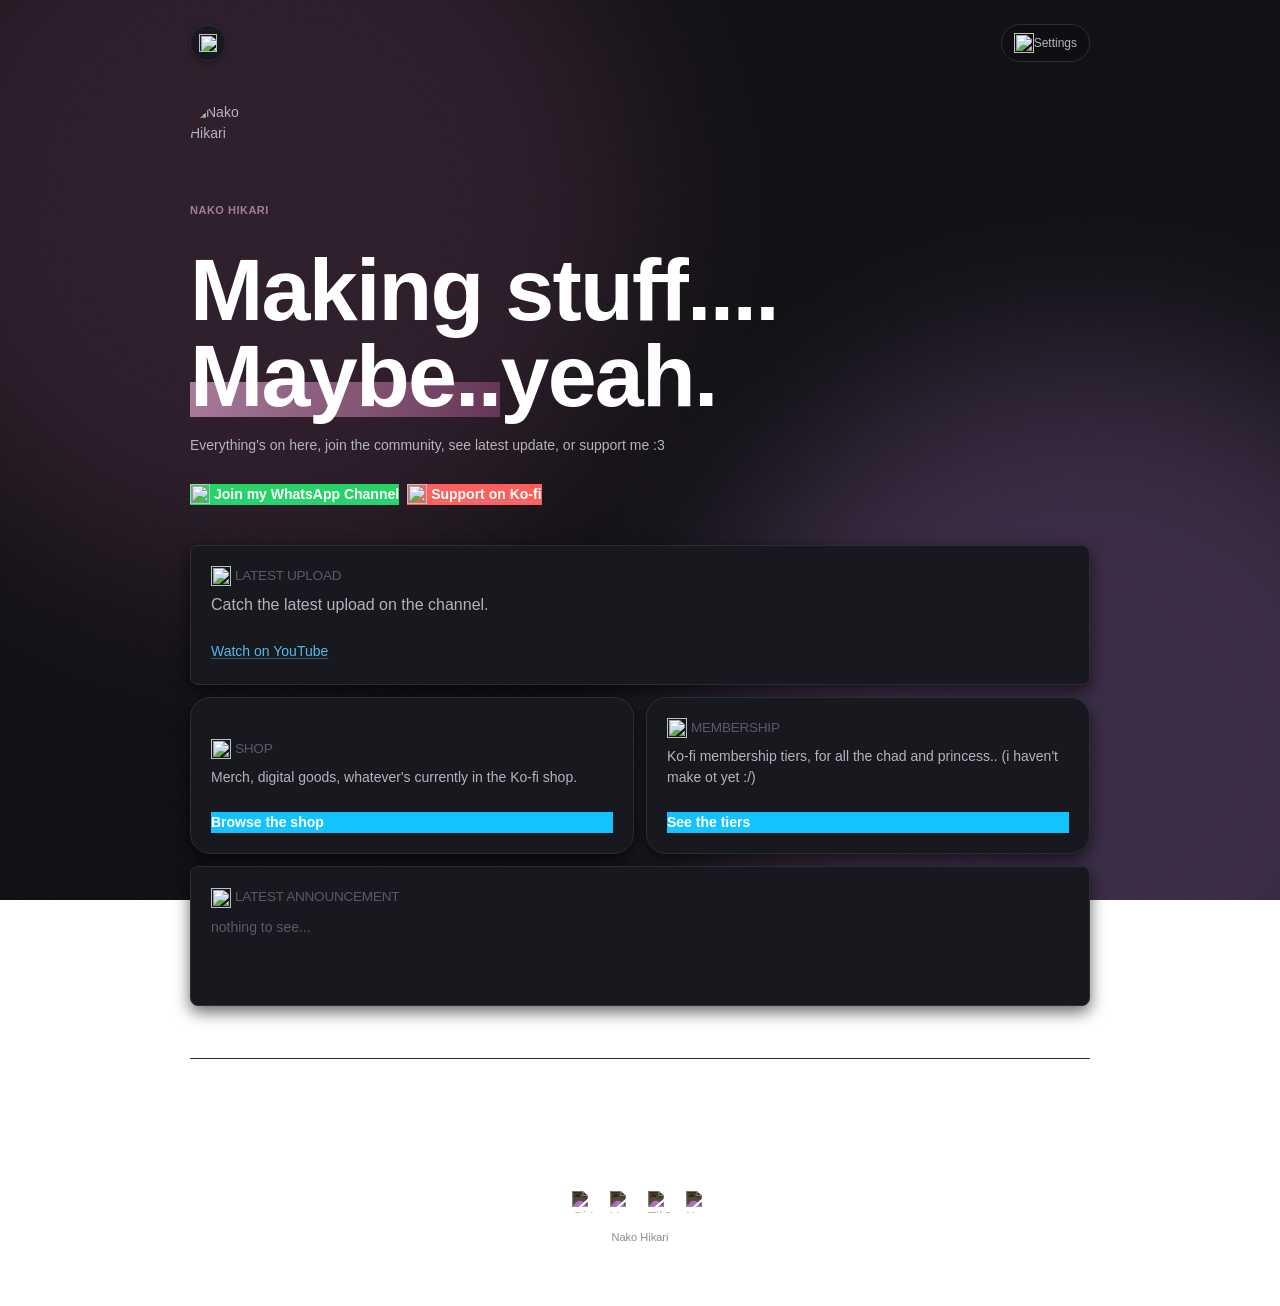
==== commit 7ab27a3a: "Update index.html" ====
--- a/index.html
+++ b/index.html
@@ -32,6 +32,46 @@
     gap: var(--space-sm);
 }
 
+.brand-btn {
+    display: inline-flex;
+    align-items: center;
+    gap: var(--space-xs);
+    font-weight: 600;
+    border: none;
+}
+
+.brand-btn img {
+    width: 20px;
+    height: 20px;
+}
+
+.btn-whatsapp {
+    background: #25D366;
+    color: #ffffff;
+}
+
+.btn-whatsapp:hover {
+    background: #1fb959;
+}
+
+.btn-kofi-pink {
+    background: #FF5E5B;
+    color: #ffffff;
+}
+
+.btn-kofi-pink:hover {
+    background: #ff4340;
+}
+
+.btn-kofi-blue {
+    background: #13C3FF;
+    color: #ffffff;
+}
+
+.btn-kofi-blue:hover {
+    background: #00aee8;
+}
+
 .hub-grid {
     margin-top: var(--space-xl);
 }
@@ -80,6 +120,15 @@
 .theme-toggle-row {
     display: flex;
     align-items: center;
+}
+
+.footer-editorial-socials img {
+    filter: invert(1);
+    opacity: 0.85;
+}
+
+html[data-theme="light"] .footer-editorial-socials img {
+    filter: none;
 }
 </style>
 </head>
@@ -104,12 +153,19 @@
         <img class="hero-avatar" src="/profile.png" alt="Nako Hikari">
         <p class="eyebrow">Nako Hikari</p>
         <h1 class="display">
-            Making stuff.... <span class="text-highlight sparkle-wrap">Maybe..</span><img class="icon icon-lg sparkle" src="https://raw.githubusercontent.com/nako-hikari/assets/main/ui/sparkle_1.png" alt="">yeah.
+            Making stuff....<br>
+            <span class="text-highlight">Maybe..</span><img class="icon icon-lg sparkle" src="https://raw.githubusercontent.com/nako-hikari/assets/main/ui/sparkle_1.png" alt="">yeah.
         </h1>
         <p>Everything's on here, join the community, see latest update, or support me :3</p>
         <div class="hero-ctas">
-            <a class="primary gradient pill interactive magnetic" href="https://whatsapp.com/channel/0029VbEC21OKrWR3TYTSYi46" target="_blank" rel="noopener">Join the WhatsApp Channel</a>
-            <a class="secondary pill interactive" href="https://ko-fi.com/arialicee" target="_blank" rel="noopener">Support on Ko-fi</a>
+            <a class="pill interactive magnetic brand-btn btn-whatsapp" href="https://whatsapp.com/channel/0029VbEC21OKrWR3TYTSYi46" target="_blank" rel="noopener">
+                <img src="/ui/wa-channel.png" alt="">
+                Join my WhatsApp Channel
+            </a>
+            <a class="pill interactive brand-btn btn-kofi-pink" href="https://ko-fi.com/arialicee" target="_blank" rel="noopener">
+                <img src="/ui/kofi.png" alt="">
+                Support on Ko-fi
+            </a>
         </div>
     </section>
 
@@ -120,7 +176,7 @@
                 <span>Latest upload</span>
             </div>
             <div id="videoCardBody">
-                <p class="video-title">Checking the channel for the newest video&hellip;</p>
+                <p class="video-title">Loading the latest video.</p>
             </div>
         </div>
 
@@ -130,7 +186,7 @@
                 <span>Shop</span>
             </div>
             <p>Merch, digital goods, whatever's currently in the Ko-fi shop.</p>
-            <a class="primary pill interactive hub-item-cta" href="https://ko-fi.com/arialicee/shop" target="_blank" rel="noopener">Browse the shop</a>
+            <a class="pill interactive brand-btn btn-kofi-blue hub-item-cta" href="https://ko-fi.com/arialicee/shop" target="_blank" rel="noopener">Browse the shop</a>
         </div>
 
         <div class="card bento-item reveal">
@@ -139,7 +195,7 @@
                 <span>Membership</span>
             </div>
             <p>Ko-fi membership tiers, for all the chad and princess.. (i haven't make ot yet :/)</p>
-            <a class="primary pill interactive hub-item-cta" href="https://ko-fi.com/arialicee/tiers" target="_blank" rel="noopener">See the tiers</a>
+            <a class="pill interactive brand-btn btn-kofi-blue hub-item-cta" href="https://ko-fi.com/arialicee/tiers" target="_blank" rel="noopener">See the tiers</a>
         </div>
 
         <div class="card bento-item--wide reveal">
@@ -236,7 +292,7 @@
 }
 
 function openSettings() {
-    showModal('Settings', 'helllow.');
+    showModal('Settings', 'Nothing here yet, check back soon.');
 }
 
 function toggleTheme() {
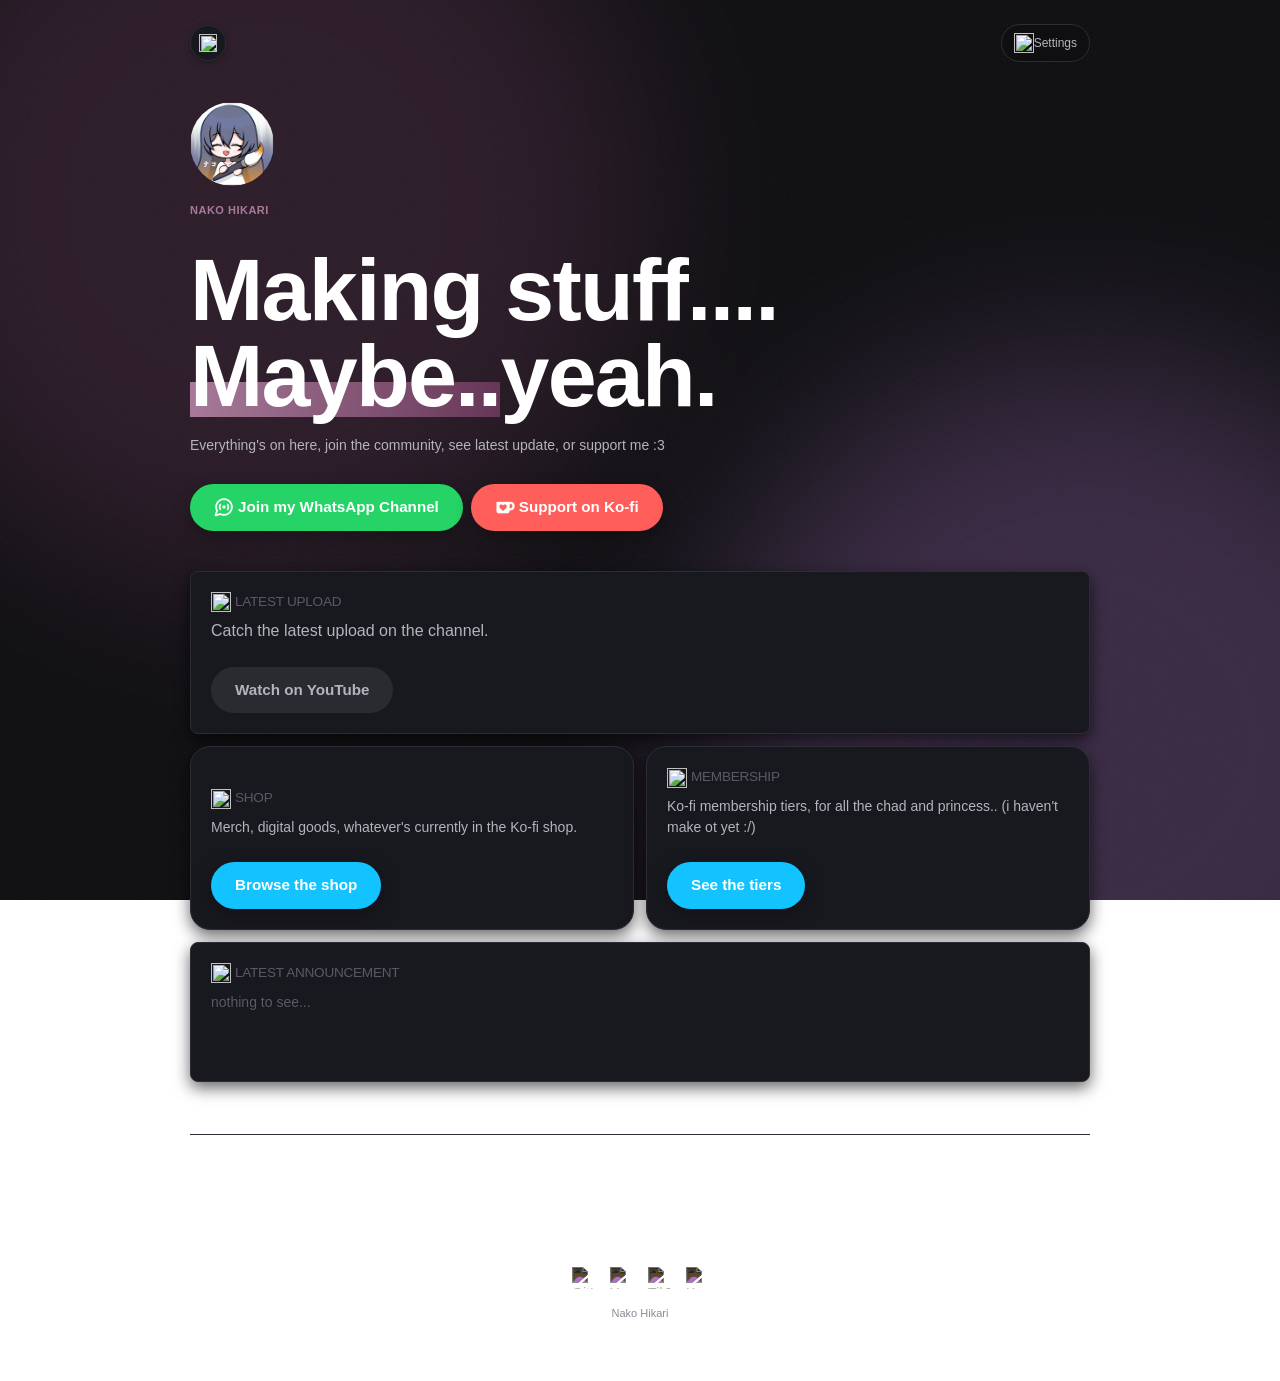
==== commit 0cfacdb0: "Refactor button styles and update HTML classes" ====
--- a/index.html
+++ b/index.html
@@ -32,44 +32,54 @@
     gap: var(--space-sm);
 }
 
-.brand-btn {
+.btn {
     display: inline-flex;
     align-items: center;
+    justify-content: center;
+    align-self: flex-start;
     gap: var(--space-xs);
+    width: fit-content;
+    padding: 0.75rem 1.5rem;
+    border-radius: 999px;
     font-weight: 600;
+    font-size: 0.95rem;
+    text-decoration: none;
+    white-space: nowrap;
     border: none;
-}
-
-.brand-btn img {
+    cursor: pointer;
+    box-shadow: 0 6px 18px rgba(0, 0, 0, 0.28);
+    transition: transform 0.15s ease, box-shadow 0.15s ease, background 0.15s ease;
+}
+
+.btn:hover {
+    transform: translateY(-2px);
+    box-shadow: 0 8px 22px rgba(0, 0, 0, 0.32);
+}
+
+.btn img {
     width: 20px;
     height: 20px;
-}
-
-.btn-whatsapp {
-    background: #25D366;
-    color: #ffffff;
-}
-
-.btn-whatsapp:hover {
-    background: #1fb959;
-}
-
-.btn-kofi-pink {
-    background: #FF5E5B;
-    color: #ffffff;
-}
-
-.btn-kofi-pink:hover {
-    background: #ff4340;
-}
-
-.btn-kofi-blue {
-    background: #13C3FF;
-    color: #ffffff;
-}
-
-.btn-kofi-blue:hover {
-    background: #00aee8;
+    flex-shrink: 0;
+}
+
+.btn-whatsapp { background: #25D366; color: #ffffff; }
+.btn-whatsapp:hover { background: #1fb959; }
+
+.btn-kofi-pink { background: #FF5E5B; color: #ffffff; }
+.btn-kofi-pink:hover { background: #ff4340; }
+
+.btn-kofi-blue { background: #13C3FF; color: #ffffff; }
+.btn-kofi-blue:hover { background: #00aee8; }
+
+.btn-neutral {
+    background: var(--surface-alt, rgba(255, 255, 255, 0.08));
+    color: var(--text);
+    border: 1px solid var(--border);
+    box-shadow: none;
+}
+
+.btn-neutral:hover {
+    background: var(--surface-alt-hover, rgba(255, 255, 255, 0.14));
 }
 
 .hub-grid {
@@ -110,7 +120,6 @@
 
 .hub-item-cta {
     margin-top: var(--space-md);
-    display: inline-flex;
 }
 
 .settings-slot {
@@ -158,11 +167,11 @@
         </h1>
         <p>Everything's on here, join the community, see latest update, or support me :3</p>
         <div class="hero-ctas">
-            <a class="pill interactive magnetic brand-btn btn-whatsapp" href="https://whatsapp.com/channel/0029VbEC21OKrWR3TYTSYi46" target="_blank" rel="noopener">
+            <a class="btn btn-whatsapp interactive magnetic" href="https://whatsapp.com/channel/0029VbEC21OKrWR3TYTSYi46" target="_blank" rel="noopener">
                 <img src="/ui/wa-channel.png" alt="">
                 Join my WhatsApp Channel
             </a>
-            <a class="pill interactive brand-btn btn-kofi-pink" href="https://ko-fi.com/arialicee" target="_blank" rel="noopener">
+            <a class="btn btn-kofi-pink interactive" href="https://ko-fi.com/arialicee" target="_blank" rel="noopener">
                 <img src="/ui/kofi.png" alt="">
                 Support on Ko-fi
             </a>
@@ -186,7 +195,7 @@
                 <span>Shop</span>
             </div>
             <p>Merch, digital goods, whatever's currently in the Ko-fi shop.</p>
-            <a class="pill interactive brand-btn btn-kofi-blue hub-item-cta" href="https://ko-fi.com/arialicee/shop" target="_blank" rel="noopener">Browse the shop</a>
+            <a class="btn btn-kofi-blue interactive hub-item-cta" href="https://ko-fi.com/arialicee/shop" target="_blank" rel="noopener">Browse the shop</a>
         </div>
 
         <div class="card bento-item reveal">
@@ -195,7 +204,7 @@
                 <span>Membership</span>
             </div>
             <p>Ko-fi membership tiers, for all the chad and princess.. (i haven't make ot yet :/)</p>
-            <a class="pill interactive brand-btn btn-kofi-blue hub-item-cta" href="https://ko-fi.com/arialicee/tiers" target="_blank" rel="noopener">See the tiers</a>
+            <a class="btn btn-kofi-blue interactive hub-item-cta" href="https://ko-fi.com/arialicee/tiers" target="_blank" rel="noopener">See the tiers</a>
         </div>
 
         <div class="card bento-item--wide reveal">
@@ -258,7 +267,7 @@
         link.href = NAKO_CONFIG.announcement.link;
         link.target = '_blank';
         link.rel = 'noopener';
-        link.className = 'hub-item-cta';
+        link.className = 'btn btn-neutral interactive hub-item-cta';
         link.textContent = 'Read more';
         body.after(link);
     }
@@ -268,7 +277,7 @@
     const body = document.getElementById('videoCardBody');
     const channelUrl = `https://www.youtube.com/@${NAKO_CONFIG.youtubeHandle}`;
     const fallback = () => {
-        body.innerHTML = `<p class="video-title">Catch the latest upload on the channel.</p><a class="primary pill interactive hub-item-cta" href="${channelUrl}" target="_blank" rel="noopener">Watch on YouTube</a>`;
+        body.innerHTML = `<p class="video-title">Catch the latest upload on the channel.</p><a class="btn btn-neutral interactive hub-item-cta" href="${channelUrl}" target="_blank" rel="noopener">Watch on YouTube</a>`;
     };
 
     if (!NAKO_CONFIG.youtubeChannelId) {
@@ -285,7 +294,7 @@
         const title = entry.querySelector('title').textContent;
         const videoId = entry.getElementsByTagNameNS('*', 'videoId')[0].textContent;
         const thumb = `https://i.ytimg.com/vi/${videoId}/hqdefault.jpg`;
-        body.innerHTML = `<img class="video-thumb" src="${thumb}" alt="${title}"><p class="video-title">${title}</p><a class="primary pill interactive hub-item-cta" href="https://www.youtube.com/watch?v=${videoId}" target="_blank" rel="noopener">Watch now</a>`;
+        body.innerHTML = `<img class="video-thumb" src="${thumb}" alt="${title}"><p class="video-title">${title}</p><a class="btn btn-neutral interactive hub-item-cta" href="https://www.youtube.com/watch?v=${videoId}" target="_blank" rel="noopener">Watch now</a>`;
     } catch (err) {
         fallback();
     }
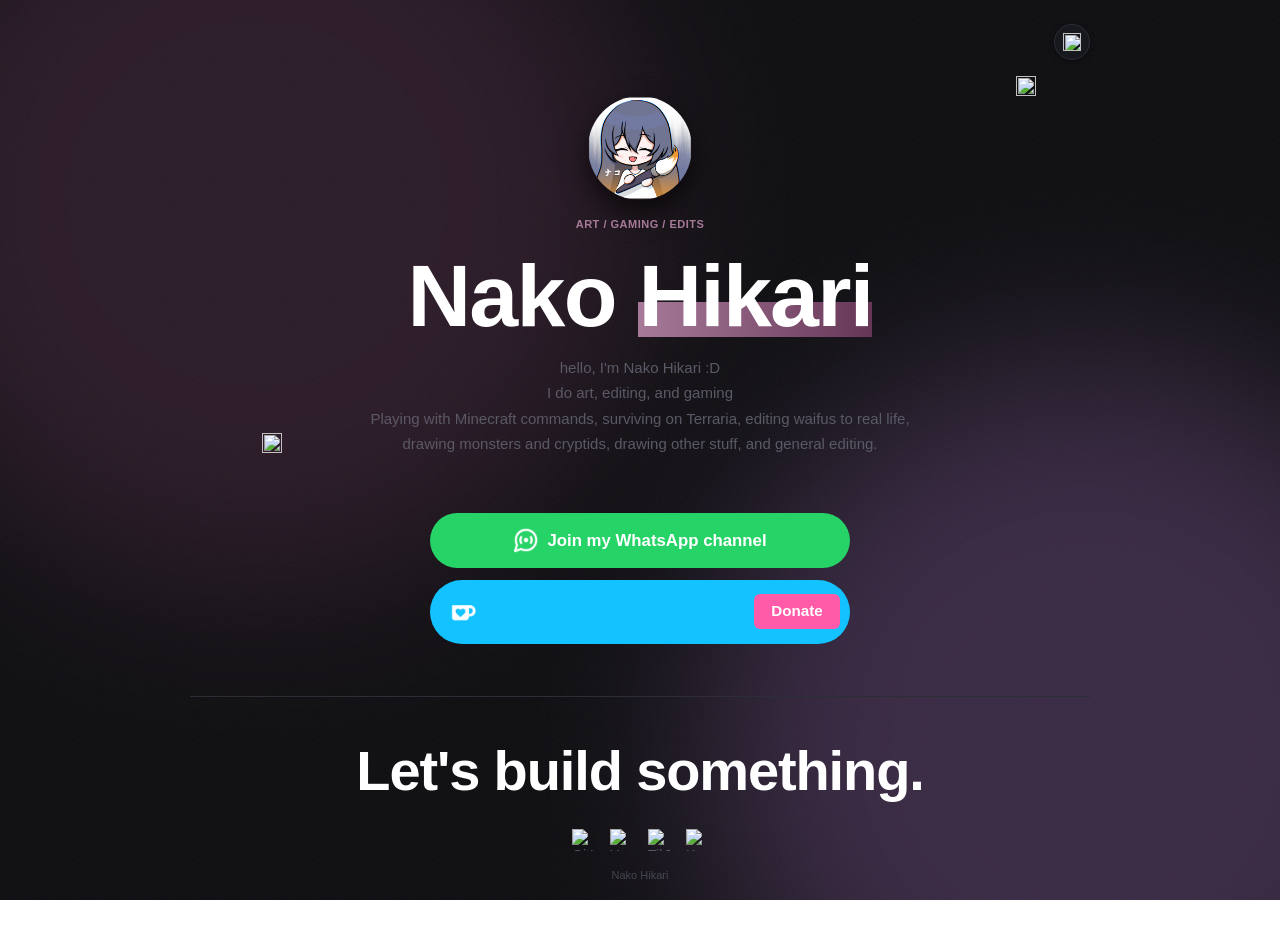
==== commit c69eafcb: "Update index.html" ====
--- a/index.html
+++ b/index.html
@@ -4,396 +4,189 @@
 <meta charset="UTF-8">
 <meta name="viewport" content="width=device-width, initial-scale=1.0">
 <title>Nako Hikari</title>
-<link rel="icon" href="/profile.png">
 <link rel="stylesheet" href="/css/nako.css">
 <style>
-body { background: transparent; }
+    body { background: transparent; }
 
-.hero {
-    position: relative;
-    display: flex;
-    flex-direction: column;
-    align-items: flex-start;
-    gap: var(--space-lg);
-    padding-top: var(--space-xl);
-}
+    .nh-hero {
+        position: relative;
+        display: flex;
+        flex-direction: column;
+        align-items: center;
+        text-align: center;
+        gap: var(--space-sm, 0.75rem);
+        padding-top: var(--space-lg, 2rem);
+    }
 
-.hero-avatar {
-    width: 84px;
-    height: 84px;
-    border-radius: 50%;
-    object-fit: cover;
-    border: 2px solid var(--border);
-}
+    .nh-avatar {
+        width: 104px;
+        height: 104px;
+        border-radius: 50%;
+        object-fit: cover;
+        box-shadow: var(--shadow-lg, 0 12px 32px rgba(0, 0, 0, 0.35));
+        margin-bottom: var(--space-sm, 0.5rem);
+    }
 
-.hero-ctas {
-    display: flex;
-    flex-wrap: wrap;
-    gap: var(--space-sm);
-}
+    .nh-sparkle-1 { position: absolute; top: -4px; right: 6%; }
+    .nh-sparkle-2 { position: absolute; bottom: 4%; left: 8%; }
 
-.btn {
-    display: inline-flex;
-    align-items: center;
-    justify-content: center;
-    align-self: flex-start;
-    gap: var(--space-xs);
-    width: fit-content;
-    padding: 0.75rem 1.5rem;
-    border-radius: 999px;
-    font-weight: 600;
-    font-size: 0.95rem;
-    text-decoration: none;
-    white-space: nowrap;
-    border: none;
-    cursor: pointer;
-    box-shadow: 0 6px 18px rgba(0, 0, 0, 0.28);
-    transition: transform 0.15s ease, box-shadow 0.15s ease, background 0.15s ease;
-}
+    .nh-bio {
+        max-width: 560px;
+        color: var(--text-muted, rgba(235, 230, 245, 0.72));
+        line-height: 1.7;
+        font-size: var(--fs-md, 1.05rem);
+        margin-top: var(--space-sm, 0.5rem);
+    }
 
-.btn:hover {
-    transform: translateY(-2px);
-    box-shadow: 0 8px 22px rgba(0, 0, 0, 0.32);
-}
+    .nh-links {
+        display: flex;
+        flex-direction: column;
+        gap: var(--space-md, 1rem);
+        width: 100%;
+        max-width: 420px;
+        margin: var(--space-2xl, 3rem) auto 0;
+    }
 
-.btn img {
-    width: 20px;
-    height: 20px;
-    flex-shrink: 0;
-}
+    .nh-cta {
+        display: flex;
+        align-items: center;
+        gap: var(--space-sm, 0.75rem);
+        width: 100%;
+        padding: 0.9rem 1.25rem;
+        border-radius: var(--radius-full, 999px);
+        text-decoration: none;
+        font-weight: 600;
+        font-size: 1.05rem;
+        transition: transform 0.2s ease, box-shadow 0.2s ease;
+    }
 
-.btn-whatsapp { background: #25D366; color: #ffffff; }
-.btn-whatsapp:hover { background: #1fb959; }
+    .nh-cta:hover {
+        transform: translateY(-2px);
+        box-shadow: var(--shadow-md, 0 8px 20px rgba(0, 0, 0, 0.25));
+    }
 
-.btn-kofi-pink { background: #FF5E5B; color: #ffffff; }
-.btn-kofi-pink:hover { background: #ff4340; }
+    .nh-cta-icon {
+        width: 26px;
+        height: 26px;
+        object-fit: contain;
+        flex-shrink: 0;
+    }
 
-.btn-kofi-blue { background: #13C3FF; color: #ffffff; }
-.btn-kofi-blue:hover { background: #00aee8; }
+    .nh-cta-wa {
+        background: #25d366;
+        color: #ffffff;
+        justify-content: center;
+    }
 
-.btn-neutral {
-    background: var(--surface-alt, rgba(255, 255, 255, 0.08));
-    color: var(--text);
-    border: 1px solid var(--border);
-    box-shadow: none;
-}
+    .nh-cta-kofi {
+        background: #13c3ff;
+        justify-content: space-between;
+        padding-right: 0.6rem;
+    }
 
-.btn-neutral:hover {
-    background: var(--surface-alt-hover, rgba(255, 255, 255, 0.14));
-}
-
-.hub-grid {
-    margin-top: var(--space-xl);
-}
-
-.hub-item-head {
-    display: flex;
-    align-items: center;
-    gap: var(--space-xs);
-    margin-bottom: var(--space-sm);
-}
-
-.hub-item-head span {
-    font-size: 0.85rem;
-    letter-spacing: var(--ls-tight);
-    text-transform: uppercase;
-    color: var(--text-muted);
-}
-
-.video-thumb {
-    width: 100%;
-    border-radius: var(--radius-md);
-    aspect-ratio: 16 / 9;
-    object-fit: cover;
-    margin-bottom: var(--space-sm);
-}
-
-.video-title {
-    font-size: 1rem;
-    line-height: 1.4;
-}
-
-.announcement-body {
-    color: var(--text-muted);
-    line-height: 1.6;
-}
-
-.hub-item-cta {
-    margin-top: var(--space-md);
-}
-
-.settings-slot {
-    margin-left: auto;
-}
-
-.theme-toggle-row {
-    display: flex;
-    align-items: center;
-}
-
-.footer-editorial-socials img {
-    filter: invert(1);
-    opacity: 0.85;
-}
-
-html[data-theme="light"] .footer-editorial-socials img {
-    filter: none;
-}
+    .nh-kofi-badge {
+        background: #ff5ba8;
+        color: #ffffff;
+        font-family: "Comic Sans MS", "Comic Sans", cursive, sans-serif;
+        font-weight: 700;
+        padding: 0.4rem 1.1rem;
+        border-radius: var(--radius-md, 12px);
+        font-size: 0.95rem;
+    }
 </style>
 </head>
 <body>
-<div class="mesh-bg"></div>
-<div class="grain-overlay"></div>
+    <div class="mesh-bg"></div>
+    <div class="grain-overlay"></div>
 
-<div class="wrapper">
-    <div class="theme-toggle-row">
-        <button class="theme-toggle interactive" onclick="toggleTheme()" aria-label="Toggle theme">
-            <img id="theme-icon" src="https://raw.githubusercontent.com/nako-hikari/assets/main/ui/moon.png" alt="">
-        </button>
-        <div class="settings-slot">
-            <button class="secondary pill interactive" onclick="openSettings()" aria-label="Settings">
-                <img class="icon icon-md" src="https://raw.githubusercontent.com/nako-hikari/assets/main/ui/settings.png" alt="">
-                Settings
+    <div class="wrapper">
+        <div class="theme-toggle-row">
+            <button class="theme-toggle interactive" onclick="toggleTheme()" aria-label="Toggle theme">
+                <img id="theme-icon" src="https://raw.githubusercontent.com/nako-hikari/assets/main/ui/moon.png" alt="">
             </button>
+        </div>
+
+        <section class="nh-hero reveal">
+            <img class="icon icon-lg sparkle nh-sparkle-1" src="https://raw.githubusercontent.com/nako-hikari/assets/main/ui/sparkle_1.png" alt="">
+            <img class="icon icon-lg sparkle sparkle-delay nh-sparkle-2" src="https://raw.githubusercontent.com/nako-hikari/assets/main/ui/sparkle_2.png" alt="">
+
+            <img class="nh-avatar" src="/profile.png" alt="Nako Hikari">
+            <p class="eyebrow">art / gaming / edits</p>
+            <h1 class="display">Nako <span class="text-highlight">Hikari</span></h1>
+
+            <p class="nh-bio">
+                hello, I'm Nako Hikari :D<br>
+                I do art, editing, and gaming<br>
+                Playing with Minecraft commands, surviving on Terraria, editing waifus to real life, drawing monsters and cryptids, drawing other stuff, and general editing.
+            </p>
+        </section>
+
+        <section class="nh-links reveal">
+            <a class="nh-cta nh-cta-wa interactive" href="https://whatsapp.com/channel/0029VbEC21OKrWR3TYTSYi46" target="_blank" rel="noopener">
+                <img class="nh-cta-icon" src="/ui/wa-channel.png" alt="">
+                <span>Join my WhatsApp channel</span>
+            </a>
+
+            <a class="nh-cta nh-cta-kofi interactive" href="https://ko-fi.com/arialicee" target="_blank" rel="noopener">
+                <img class="nh-cta-icon" src="/ui/kofi.png" alt="">
+                <span class="nh-kofi-badge">Donate</span>
+            </a>
+        </section>
+
+        <div class="footer-editorial reveal">
+            <p class="footer-editorial-cta">Let's build something.</p>
+            <div class="footer-editorial-socials">
+                <a href="https://github.com/nako-hikari/" target="_blank" class="social" aria-label="GitHub">
+                    <img src="https://raw.githubusercontent.com/nako-hikari/assets/main/ui/github.png" alt="GitHub">
+                </a>
+                <a href="https://m.youtube.com/@NaCryst" target="_blank" class="social" aria-label="YouTube">
+                    <img src="https://raw.githubusercontent.com/nako-hikari/assets/main/ui/youtube.png" alt="YouTube">
+                </a>
+                <a href="https://www.tiktok.com/@nako_hikari_mc" target="_blank" class="social" aria-label="TikTok">
+                    <img src="https://raw.githubusercontent.com/nako-hikari/assets/main/ui/tiktok.png" alt="TikTok">
+                </a>
+                <a href="https://ko-fi.com/arialicee" target="_blank" class="social kofi" aria-label="Support on Ko-fi">
+                    <img src="https://raw.githubusercontent.com/nako-hikari/assets/main/ui/kofi.png" alt="Ko-fi">
+                </a>
+            </div>
+            <p class="footer-editorial-fine">Nako Hikari</p>
         </div>
     </div>
 
-    <section class="hero">
-        <img class="hero-avatar" src="/profile.png" alt="Nako Hikari">
-        <p class="eyebrow">Nako Hikari</p>
-        <h1 class="display">
-            Making stuff....<br>
-            <span class="text-highlight">Maybe..</span><img class="icon icon-lg sparkle" src="https://raw.githubusercontent.com/nako-hikari/assets/main/ui/sparkle_1.png" alt="">yeah.
-        </h1>
-        <p>Everything's on here, join the community, see latest update, or support me :3</p>
-        <div class="hero-ctas">
-            <a class="btn btn-whatsapp interactive magnetic" href="https://whatsapp.com/channel/0029VbEC21OKrWR3TYTSYi46" target="_blank" rel="noopener">
-                <img src="/ui/wa-channel.png" alt="">
-                Join my WhatsApp Channel
-            </a>
-            <a class="btn btn-kofi-pink interactive" href="https://ko-fi.com/arialicee" target="_blank" rel="noopener">
-                <img src="/ui/kofi.png" alt="">
-                Support on Ko-fi
-            </a>
-        </div>
-    </section>
+    <script>
+        function toggleTheme() {
+            const root = document.documentElement;
+            const btn = document.querySelector('.theme-toggle');
+            const icon = document.getElementById('theme-icon');
+            const goingLight = root.getAttribute('data-theme') !== 'light';
 
-    <section class="bento-grid hub-grid">
-        <div class="card bento-item--wide reveal" id="videoCard">
-            <div class="hub-item-head">
-                <img class="icon icon-md" src="https://raw.githubusercontent.com/nako-hikari/assets/main/ui/video_embed.png" alt="">
-                <span>Latest upload</span>
-            </div>
-            <div id="videoCardBody">
-                <p class="video-title">Loading the latest video.</p>
-            </div>
-        </div>
+            btn.classList.add('spinning');
+            setTimeout(() => btn.classList.remove('spinning'), 400);
 
-        <div class="card bento-item reveal">
-            <div class="hub-item-head">
-                <img class="icon icon-md" src="https://raw.githubusercontent.com/nako-hikari/assets/main/ui/tag.png" alt="">
-                <span>Shop</span>
-            </div>
-            <p>Merch, digital goods, whatever's currently in the Ko-fi shop.</p>
-            <a class="btn btn-kofi-blue interactive hub-item-cta" href="https://ko-fi.com/arialicee/shop" target="_blank" rel="noopener">Browse the shop</a>
-        </div>
+            if (goingLight) {
+                root.setAttribute('data-theme', 'light');
+                icon.src = 'https://raw.githubusercontent.com/nako-hikari/assets/main/ui/sun.png';
+                localStorage.setItem('nako-theme', 'light');
+            } else {
+                root.removeAttribute('data-theme');
+                icon.src = 'https://raw.githubusercontent.com/nako-hikari/assets/main/ui/moon.png';
+                localStorage.setItem('nako-theme', 'dark');
+            }
+        }
 
-        <div class="card bento-item reveal">
-            <div class="hub-item-head">
-                <img class="icon icon-md" src="https://raw.githubusercontent.com/nako-hikari/assets/main/ui/star.png" alt="">
-                <span>Membership</span>
-            </div>
-            <p>Ko-fi membership tiers, for all the chad and princess.. (i haven't make ot yet :/)</p>
-            <a class="btn btn-kofi-blue interactive hub-item-cta" href="https://ko-fi.com/arialicee/tiers" target="_blank" rel="noopener">See the tiers</a>
-        </div>
+        (function() {
+            if (localStorage.getItem('nako-theme') === 'light') {
+                document.documentElement.setAttribute('data-theme', 'light');
+                document.getElementById('theme-icon').src = 'https://raw.githubusercontent.com/nako-hikari/assets/main/ui/sun.png';
+            }
+        })();
 
-        <div class="card bento-item--wide reveal">
-            <div class="hub-item-head">
-                <img class="icon icon-md" src="https://raw.githubusercontent.com/nako-hikari/assets/main/ui/note.png" alt="">
-                <span>Latest announcement</span>
-            </div>
-            <p class="announcement-body" id="announcementBody"></p>
-        </div>
-    </section>
-
-    <div class="footer-editorial">
-        <p class="footer-editorial-cta">Let's build something.</p>
-        <div class="footer-editorial-socials">
-            <a href="https://github.com/nako-hikari/" target="_blank" class="social" aria-label="GitHub">
-                <img src="https://cdn.jsdelivr.net/gh/simple-icons/simple-icons/icons/github.svg" alt="GitHub">
-            </a>
-            <a href="https://m.youtube.com/@NaCryst" target="_blank" class="social" aria-label="YouTube">
-                <img src="https://cdn.jsdelivr.net/gh/simple-icons/simple-icons/icons/youtube.svg" alt="YouTube">
-            </a>
-            <a href="https://www.tiktok.com/@nako_hikari_mc" target="_blank" class="social" aria-label="TikTok">
-                <img src="https://cdn.jsdelivr.net/gh/simple-icons/simple-icons/icons/tiktok.svg" alt="TikTok">
-            </a>
-            <a href="https://ko-fi.com/arialicee" target="_blank" class="social kofi" aria-label="Support on Ko-fi">
-                <img src="https://raw.githubusercontent.com/nako-hikari/support-files/main/assets/kofi-icon.png" alt="Ko-fi">
-            </a>
-        </div>
-        <p class="footer-editorial-fine">Nako Hikari</p>
-    </div>
-</div>
-
-<div class="modal-overlay" id="nakoModal">
-    <div class="modal">
-        <div class="modal-header">
-            <h2 class="modal-title" id="nakoModalTitle"></h2>
-            <button class="modal-close interactive" onclick="closeNakoModal()" aria-label="Close">
-                <img class="icon" src="https://raw.githubusercontent.com/nako-hikari/assets/main/ui/close.png" alt="">
-            </button>
-        </div>
-        <div class="modal-body" id="nakoModalBody"></div>
-        <div class="modal-footer" id="nakoModalFooter"></div>
-    </div>
-</div>
-
-<script>
-const NAKO_CONFIG = {
-    youtubeChannelId: "",
-    youtubeHandle: "NaCryst",
-    announcement: {
-        text: "nothing to see...",
-        link: ""
-    }
-};
-
-function renderAnnouncement() {
-    const body = document.getElementById('announcementBody');
-    body.textContent = NAKO_CONFIG.announcement.text;
-    if (NAKO_CONFIG.announcement.link) {
-        const link = document.createElement('a');
-        link.href = NAKO_CONFIG.announcement.link;
-        link.target = '_blank';
-        link.rel = 'noopener';
-        link.className = 'btn btn-neutral interactive hub-item-cta';
-        link.textContent = 'Read more';
-        body.after(link);
-    }
-}
-
-async function renderLatestVideo() {
-    const body = document.getElementById('videoCardBody');
-    const channelUrl = `https://www.youtube.com/@${NAKO_CONFIG.youtubeHandle}`;
-    const fallback = () => {
-        body.innerHTML = `<p class="video-title">Catch the latest upload on the channel.</p><a class="btn btn-neutral interactive hub-item-cta" href="${channelUrl}" target="_blank" rel="noopener">Watch on YouTube</a>`;
-    };
-
-    if (!NAKO_CONFIG.youtubeChannelId) {
-        fallback();
-        return;
-    }
-
-    try {
-        const feedUrl = `https://www.youtube.com/feeds/videos.xml?channel_id=${NAKO_CONFIG.youtubeChannelId}`;
-        const res = await fetch(feedUrl);
-        if (!res.ok) throw new Error('feed unavailable');
-        const xml = new DOMParser().parseFromString(await res.text(), 'text/xml');
-        const entry = xml.querySelector('entry');
-        const title = entry.querySelector('title').textContent;
-        const videoId = entry.getElementsByTagNameNS('*', 'videoId')[0].textContent;
-        const thumb = `https://i.ytimg.com/vi/${videoId}/hqdefault.jpg`;
-        body.innerHTML = `<img class="video-thumb" src="${thumb}" alt="${title}"><p class="video-title">${title}</p><a class="btn btn-neutral interactive hub-item-cta" href="https://www.youtube.com/watch?v=${videoId}" target="_blank" rel="noopener">Watch now</a>`;
-    } catch (err) {
-        fallback();
-    }
-}
-
-function openSettings() {
-    showModal('Settings', 'Nothing here yet, check back soon.');
-}
-
-function toggleTheme() {
-    const root = document.documentElement;
-    const btn = document.querySelector('.theme-toggle');
-    const icon = document.getElementById('theme-icon');
-    const goingLight = root.getAttribute('data-theme') !== 'light';
-
-    btn.classList.add('spinning');
-    setTimeout(() => btn.classList.remove('spinning'), 400);
-
-    if (goingLight) {
-        root.setAttribute('data-theme', 'light');
-        icon.src = 'https://raw.githubusercontent.com/nako-hikari/assets/main/ui/sun.png';
-        localStorage.setItem('nako-theme', 'light');
-    } else {
-        root.removeAttribute('data-theme');
-        icon.src = 'https://raw.githubusercontent.com/nako-hikari/assets/main/ui/moon.png';
-        localStorage.setItem('nako-theme', 'dark');
-    }
-}
-
-(function() {
-    if (localStorage.getItem('nako-theme') === 'light') {
-        document.documentElement.setAttribute('data-theme', 'light');
-        document.getElementById('theme-icon').src = 'https://raw.githubusercontent.com/nako-hikari/assets/main/ui/sun.png';
-    }
-})();
-
-function showModal(title, message, options) {
-    options = options || {};
-    document.getElementById('nakoModalTitle').textContent = title;
-    document.getElementById('nakoModalBody').textContent = message;
-
-    const footer = document.getElementById('nakoModalFooter');
-    footer.innerHTML = '';
-
-    if (options.onConfirm) {
-        const cancel = document.createElement('button');
-        cancel.className = 'secondary interactive';
-        cancel.textContent = options.cancelText || 'Cancel';
-        cancel.onclick = closeNakoModal;
-        footer.appendChild(cancel);
-
-        const confirmBtn = document.createElement('button');
-        confirmBtn.className = options.danger ? 'danger interactive' : 'primary interactive';
-        confirmBtn.textContent = options.confirmText || (options.danger ? 'Delete' : 'Confirm');
-        confirmBtn.onclick = () => { closeNakoModal(); options.onConfirm(); };
-        footer.appendChild(confirmBtn);
-    } else {
-        const ok = document.createElement('button');
-        ok.className = 'secondary interactive';
-        ok.textContent = 'OK';
-        ok.onclick = closeNakoModal;
-        footer.appendChild(ok);
-    }
-
-    document.getElementById('nakoModal').classList.add('open');
-}
-
-function closeNakoModal() {
-    document.getElementById('nakoModal').classList.remove('open');
-}
-
-document.getElementById('nakoModal').addEventListener('click', e => {
-    if (e.target.id === 'nakoModal') closeNakoModal();
-});
-document.addEventListener('keydown', e => {
-    if (e.key === 'Escape') closeNakoModal();
-});
-
-window.alert = msg => showModal('Notice', String(msg));
-
-const revealObserver = new IntersectionObserver(entries => {
-    entries.forEach(entry => {
-        if (entry.isIntersecting) entry.target.classList.add('visible');
-    });
-}, { threshold: 0.15 });
-document.querySelectorAll('.reveal').forEach(el => revealObserver.observe(el));
-
-document.querySelectorAll('.magnetic').forEach(el => {
-    el.addEventListener('mousemove', e => {
-        const rect = el.getBoundingClientRect();
-        const x = e.clientX - rect.left - rect.width / 2;
-        const y = e.clientY - rect.top - rect.height / 2;
-        el.style.transform = `translate(${x * 0.25}px, ${y * 0.25}px)`;
-    });
-    el.addEventListener('mouseleave', () => { el.style.transform = 'translate(0, 0)'; });
-});
-
-renderAnnouncement();
-renderLatestVideo();
-</script>
+        const revealObserver = new IntersectionObserver(entries => {
+            entries.forEach(entry => {
+                if (entry.isIntersecting) entry.target.classList.add('visible');
+            });
+        }, { threshold: 0.15 });
+        document.querySelectorAll('.reveal').forEach(el => revealObserver.observe(el));
+    </script>
 </body>
 </html>
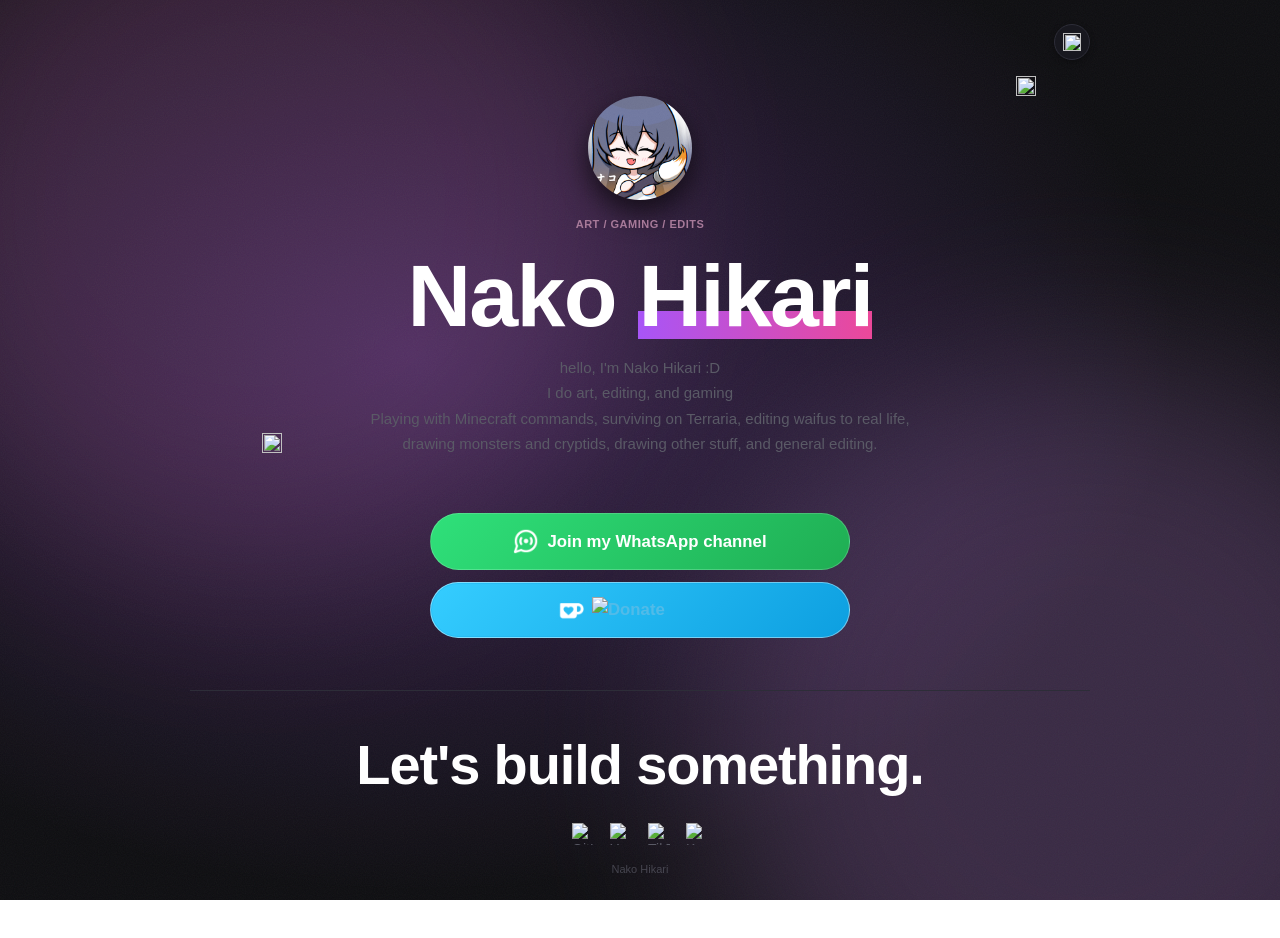
==== commit e7babba3: "Update index.html" ====
--- a/index.html
+++ b/index.html
@@ -8,6 +8,24 @@
 <style>
     body { background: transparent; }
 
+    .nh-ambient {
+        position: fixed;
+        inset: 0;
+        z-index: 0;
+        pointer-events: none;
+        background:
+            radial-gradient(55% 55% at 18% 22%, rgba(168, 85, 247, 0.28), transparent 60%),
+            radial-gradient(50% 50% at 82% 72%, rgba(236, 72, 153, 0.22), transparent 60%);
+        background-size: 180% 180%;
+        mix-blend-mode: screen;
+        animation: nh-ambient-drift 20s ease-in-out infinite alternate;
+    }
+
+    @keyframes nh-ambient-drift {
+        0% { background-position: 0% 10%, 100% 90%; }
+        100% { background-position: 30% 55%, 70% 35%; }
+    }
+
     .nh-hero {
         position: relative;
         display: flex;
@@ -18,17 +36,35 @@
         padding-top: var(--space-lg, 2rem);
     }
 
-    .nh-avatar {
+    .nh-avatar-frame {
         width: 104px;
         height: 104px;
         border-radius: 50%;
-        object-fit: cover;
+        overflow: hidden;
         box-shadow: var(--shadow-lg, 0 12px 32px rgba(0, 0, 0, 0.35));
         margin-bottom: var(--space-sm, 0.5rem);
     }
 
+    .nh-avatar {
+        width: 100%;
+        height: 100%;
+        object-fit: cover;
+        transform: scale(1.22);
+    }
+
     .nh-sparkle-1 { position: absolute; top: -4px; right: 6%; }
     .nh-sparkle-2 { position: absolute; bottom: 4%; left: 8%; }
+
+    .display .text-highlight {
+        background-color: transparent;
+        background-image: linear-gradient(90deg, #a855f7, #ec4899);
+        background-repeat: no-repeat;
+        background-position: 0 92%;
+        background-size: 100% 0.32em;
+        color: inherit;
+        -webkit-text-fill-color: inherit;
+        padding: 0;
+    }
 
     .nh-bio {
         max-width: 560px;
@@ -73,31 +109,31 @@
     }
 
     .nh-cta-wa {
-        background: #25d366;
+        background: linear-gradient(135deg, #2fe07a, #1fae53);
         color: #ffffff;
         justify-content: center;
+        border: 1px solid rgba(255, 255, 255, 0.18);
     }
 
     .nh-cta-kofi {
-        background: #13c3ff;
-        justify-content: space-between;
-        padding-right: 0.6rem;
-    }
-
-    .nh-kofi-badge {
-        background: #ff5ba8;
-        color: #ffffff;
-        font-family: "Comic Sans MS", "Comic Sans", cursive, sans-serif;
-        font-weight: 700;
-        padding: 0.4rem 1.1rem;
-        border-radius: var(--radius-md, 12px);
-        font-size: 0.95rem;
+        background: linear-gradient(135deg, #35cdff, #0d9fe0);
+        justify-content: center;
+        border: 1.5px solid rgba(255, 255, 255, 0.4);
+        box-shadow: 0 0 0 1px rgba(13, 159, 224, 0.25) inset;
+    }
+
+    .nh-donate-badge {
+        width: 130px;
+        height: auto;
+        object-fit: contain;
+        flex-shrink: 0;
     }
 </style>
 </head>
 <body>
     <div class="mesh-bg"></div>
     <div class="grain-overlay"></div>
+    <div class="nh-ambient"></div>
 
     <div class="wrapper">
         <div class="theme-toggle-row">
@@ -110,7 +146,9 @@
             <img class="icon icon-lg sparkle nh-sparkle-1" src="https://raw.githubusercontent.com/nako-hikari/assets/main/ui/sparkle_1.png" alt="">
             <img class="icon icon-lg sparkle sparkle-delay nh-sparkle-2" src="https://raw.githubusercontent.com/nako-hikari/assets/main/ui/sparkle_2.png" alt="">
 
-            <img class="nh-avatar" src="/profile.png" alt="Nako Hikari">
+            <div class="nh-avatar-frame">
+                <img class="nh-avatar" src="/profile.png" alt="Nako Hikari">
+            </div>
             <p class="eyebrow">art / gaming / edits</p>
             <h1 class="display">Nako <span class="text-highlight">Hikari</span></h1>
 
@@ -129,7 +167,7 @@
 
             <a class="nh-cta nh-cta-kofi interactive" href="https://ko-fi.com/arialicee" target="_blank" rel="noopener">
                 <img class="nh-cta-icon" src="/ui/kofi.png" alt="">
-                <span class="nh-kofi-badge">Donate</span>
+                <img class="nh-donate-badge" src="/ui/donate.png" alt="Donate">
             </a>
         </section>
 
--- a/css/nako.css
+++ b/css/nako.css
@@ -739,6 +739,12 @@
 }
 
 button.pill { border-radius: var(--radius-full); }
+button.outline {
+    background: transparent;
+    border: var(--border-width) solid var(--accent-light);
+    color: var(--accent-light);
+}
+button.outline:hover { background: var(--accent-dark-50); border-color: var(--accent-light-hover); color: var(--accent-light-hover); }
 
 /* Bottom tab bar (mobile app-shell nav) — the one place in this design
    system a persistent fixed element is intentional; hidden at desktop
@@ -985,8 +991,36 @@
 .footer-editorial-socials a { display: inline-flex; color: var(--text-muted); transition: color var(--transition-fast), transform var(--transition-fast); }
 .footer-editorial-socials a:hover { color: var(--accent-light); transform: translateY(-2px); }
 .footer-editorial-socials a.kofi:hover { color: #ff5fa2; }
-.footer-editorial-socials img { width: 22px; height: 22px; }
+.footer-editorial-socials img { width: 22px; height: 22px; filter: var(--icon-filter); }
 .footer-editorial-fine { font-size: var(--fs-xs); color: var(--text-muted); opacity: 0.7; }
+
+/* Link/action card — icon + title + description + button, for a personal
+   hub/portfolio-style stack of links. Elevated over plain .card so a page
+   built mostly of these doesn't read as a generic bordered-box list. */
+.link-card {
+    display: flex;
+    align-items: flex-start;
+    gap: var(--space-lg);
+    background: var(--container-bg);
+    border: var(--border-width) solid var(--border-color);
+    border-radius: var(--radius-xl);
+    padding: var(--space-xl);
+    transition: border-color var(--transition-normal);
+}
+.link-card:hover { border-color: var(--border-color-hover); }
+.link-card-icon {
+    width: 44px;
+    height: 44px;
+    border-radius: var(--radius-md);
+    background: var(--accent-dark-50);
+    display: flex;
+    align-items: center;
+    justify-content: center;
+    flex-shrink: 0;
+}
+.link-card-body { flex: 1; min-width: 0; display: flex; flex-direction: column; gap: var(--space-sm); }
+.link-card-title { font-size: var(--fs-md); font-weight: var(--fw-semibold); color: var(--text-bright); margin: 0; }
+.link-card-desc { font-size: var(--fs-sm); color: var(--text-muted); margin: 0; }
 
 .footer {
     margin-top: var(--space-2xl, 32px);
@@ -1032,8 +1066,7 @@
 .footer-links img {
     width: 16px;
     height: 16px;
-    color-scheme: var(--footer-icon-color-scheme) !important;
-    filter: var(--icon-filter-from-black-source) !important;
+    filter: var(--icon-filter);
     opacity: 0.9;
 }
 
@@ -1042,8 +1075,7 @@
 .footer-links a.kofi img {
     width: 20px;
     height: 20px;
-    color-scheme: var(--footer-icon-color-scheme) !important;
-    filter: var(--icon-filter-from-black-source) !important;
+    filter: var(--icon-filter);
     opacity: 0.95;
 }
 
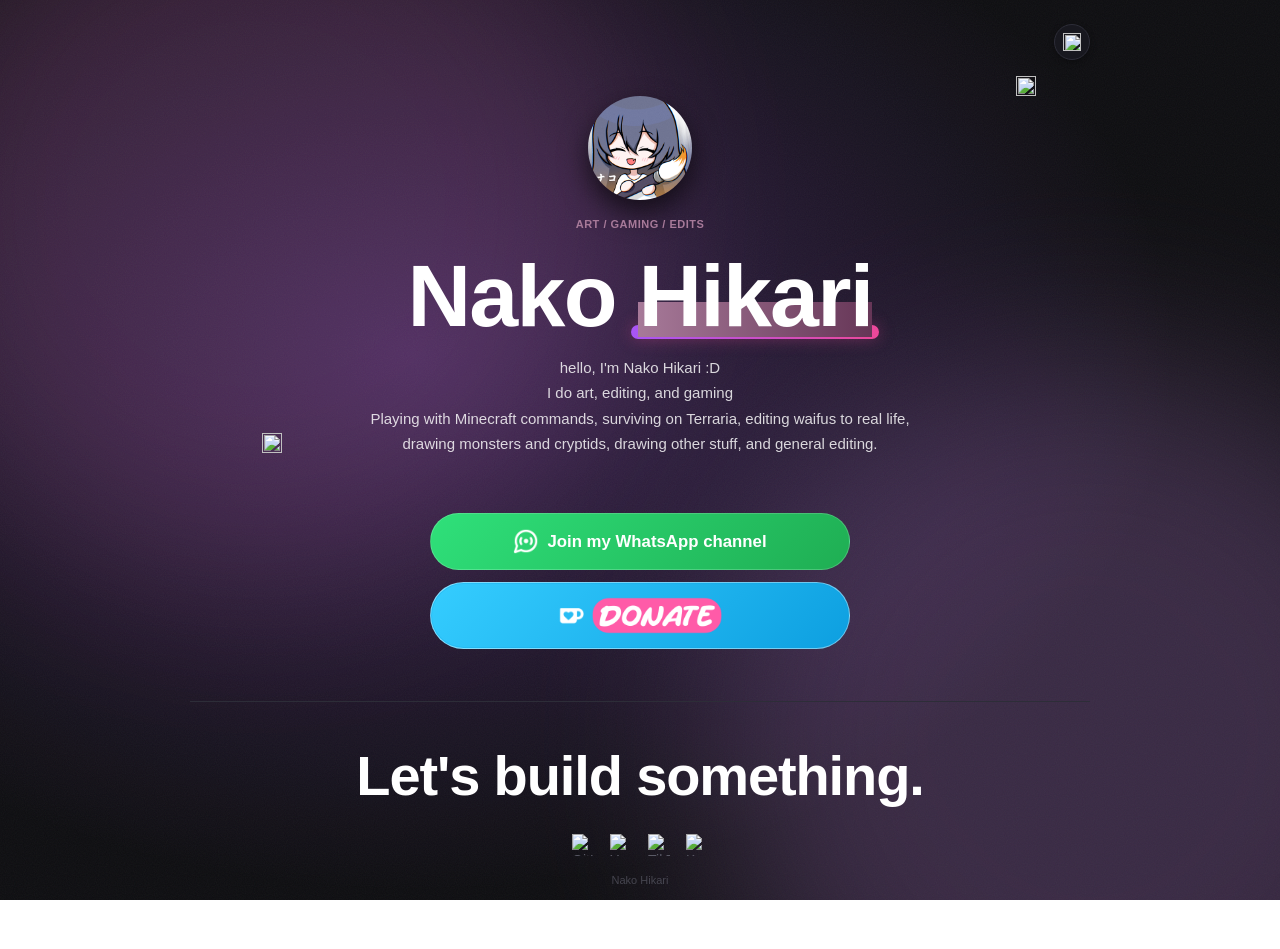
==== commit eb67675f: "Refactor text-highlight styles and update bio color" ====
--- a/index.html
+++ b/index.html
@@ -56,22 +56,34 @@
     .nh-sparkle-2 { position: absolute; bottom: 4%; left: 8%; }
 
     .display .text-highlight {
-        background-color: transparent;
-        background-image: linear-gradient(90deg, #a855f7, #ec4899);
-        background-repeat: no-repeat;
-        background-position: 0 92%;
-        background-size: 100% 0.32em;
+        position: relative;
         color: inherit;
-        -webkit-text-fill-color: inherit;
-        padding: 0;
+        z-index: 0;
+    }
+
+    .display .text-highlight::after {
+        content: "";
+        position: absolute;
+        left: -3%;
+        right: -3%;
+        bottom: 0.06em;
+        height: 0.16em;
+        border-radius: 999px;
+        background: linear-gradient(90deg, #a855f7, #ec4899);
+        box-shadow: 0 0 16px rgba(236, 72, 153, 0.35);
+        z-index: -1;
     }
 
     .nh-bio {
-        max-width: 560px;
-        color: var(--text-muted, rgba(235, 230, 245, 0.72));
+        max-width: 540px;
+        color: rgba(255, 255, 255, 0.82);
         line-height: 1.7;
         font-size: var(--fs-md, 1.05rem);
         margin-top: var(--space-sm, 0.5rem);
+    }
+
+    [data-theme="light"] .nh-bio {
+        color: rgba(35, 20, 45, 0.75);
     }
 
     .nh-links {
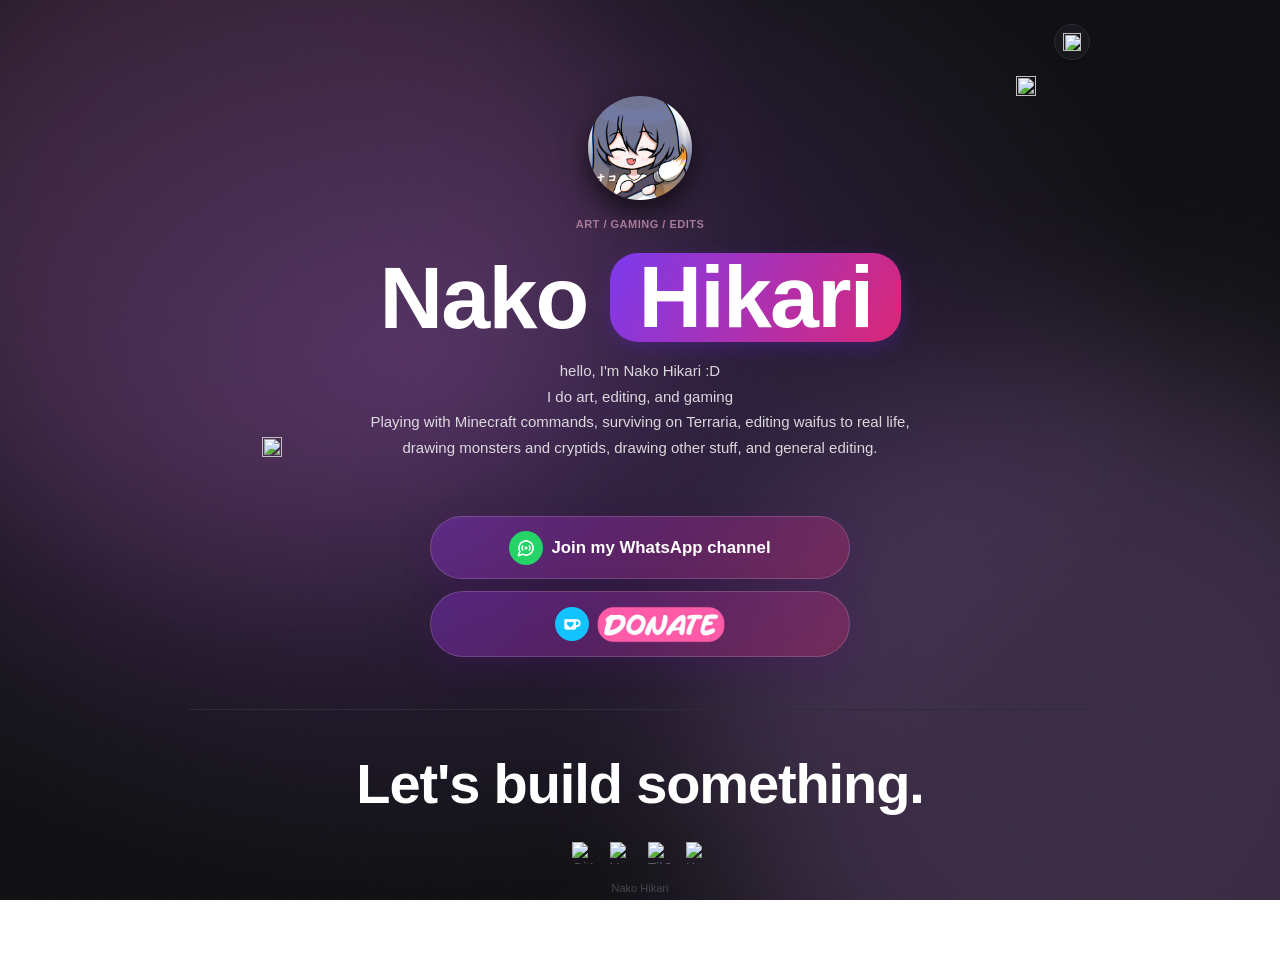
==== commit 7b040cae: "Update index.html" ====
--- a/index.html
+++ b/index.html
@@ -56,22 +56,13 @@
     .nh-sparkle-2 { position: absolute; bottom: 4%; left: 8%; }
 
     .display .text-highlight {
-        position: relative;
-        color: inherit;
-        z-index: 0;
-    }
-
-    .display .text-highlight::after {
-        content: "";
-        position: absolute;
-        left: -3%;
-        right: -3%;
-        bottom: 0.06em;
-        height: 0.16em;
-        border-radius: 999px;
-        background: linear-gradient(90deg, #a855f7, #ec4899);
-        box-shadow: 0 0 16px rgba(236, 72, 153, 0.35);
-        z-index: -1;
+        display: inline-block;
+        background: linear-gradient(120deg, #7c3aed, #db2777);
+        color: #ffffff;
+        -webkit-text-fill-color: #ffffff;
+        padding: 0.02em 0.32em;
+        border-radius: 0.32em;
+        box-shadow: 0 6px 18px rgba(91, 33, 182, 0.35);
     }
 
     .nh-bio {
@@ -98,44 +89,55 @@
     .nh-cta {
         display: flex;
         align-items: center;
+        justify-content: center;
         gap: var(--space-sm, 0.75rem);
         width: 100%;
-        padding: 0.9rem 1.25rem;
+        padding: 0.85rem 1.4rem;
         border-radius: var(--radius-full, 999px);
         text-decoration: none;
         font-weight: 600;
         font-size: 1.05rem;
-        transition: transform 0.2s ease, box-shadow 0.2s ease;
+        color: #ffffff;
+        background: linear-gradient(135deg, rgba(147, 51, 234, 0.38), rgba(219, 39, 119, 0.32));
+        backdrop-filter: blur(20px);
+        -webkit-backdrop-filter: blur(20px);
+        border: 1px solid rgba(255, 255, 255, 0.16);
+        box-shadow: 0 10px 30px rgba(76, 20, 110, 0.3);
+        transition: transform 0.2s ease, box-shadow 0.2s ease, border-color 0.2s ease;
     }
 
     .nh-cta:hover {
         transform: translateY(-2px);
-        box-shadow: var(--shadow-md, 0 8px 20px rgba(0, 0, 0, 0.25));
+        border-color: rgba(255, 255, 255, 0.3);
+        box-shadow: 0 14px 36px rgba(76, 20, 110, 0.4);
+    }
+
+    .nh-cta-icon-wrap {
+        width: 34px;
+        height: 34px;
+        border-radius: 50%;
+        display: flex;
+        align-items: center;
+        justify-content: center;
+        flex-shrink: 0;
+    }
+
+    .nh-cta-wa .nh-cta-icon-wrap {
+        background: #25d366;
+    }
+
+    .nh-cta-kofi .nh-cta-icon-wrap {
+        background: #13c3ff;
     }
 
     .nh-cta-icon {
-        width: 26px;
-        height: 26px;
+        width: 18px;
+        height: 18px;
         object-fit: contain;
-        flex-shrink: 0;
-    }
-
-    .nh-cta-wa {
-        background: linear-gradient(135deg, #2fe07a, #1fae53);
-        color: #ffffff;
-        justify-content: center;
-        border: 1px solid rgba(255, 255, 255, 0.18);
-    }
-
-    .nh-cta-kofi {
-        background: linear-gradient(135deg, #35cdff, #0d9fe0);
-        justify-content: center;
-        border: 1.5px solid rgba(255, 255, 255, 0.4);
-        box-shadow: 0 0 0 1px rgba(13, 159, 224, 0.25) inset;
     }
 
     .nh-donate-badge {
-        width: 130px;
+        width: 128px;
         height: auto;
         object-fit: contain;
         flex-shrink: 0;
@@ -173,12 +175,16 @@
 
         <section class="nh-links reveal">
             <a class="nh-cta nh-cta-wa interactive" href="https://whatsapp.com/channel/0029VbEC21OKrWR3TYTSYi46" target="_blank" rel="noopener">
-                <img class="nh-cta-icon" src="/ui/wa-channel.png" alt="">
+                <span class="nh-cta-icon-wrap">
+                    <img class="nh-cta-icon" src="/ui/wa-channel.png" alt="">
+                </span>
                 <span>Join my WhatsApp channel</span>
             </a>
 
             <a class="nh-cta nh-cta-kofi interactive" href="https://ko-fi.com/arialicee" target="_blank" rel="noopener">
-                <img class="nh-cta-icon" src="/ui/kofi.png" alt="">
+                <span class="nh-cta-icon-wrap">
+                    <img class="nh-cta-icon" src="/ui/kofi.png" alt="">
+                </span>
                 <img class="nh-donate-badge" src="/ui/donate.png" alt="Donate">
             </a>
         </section>
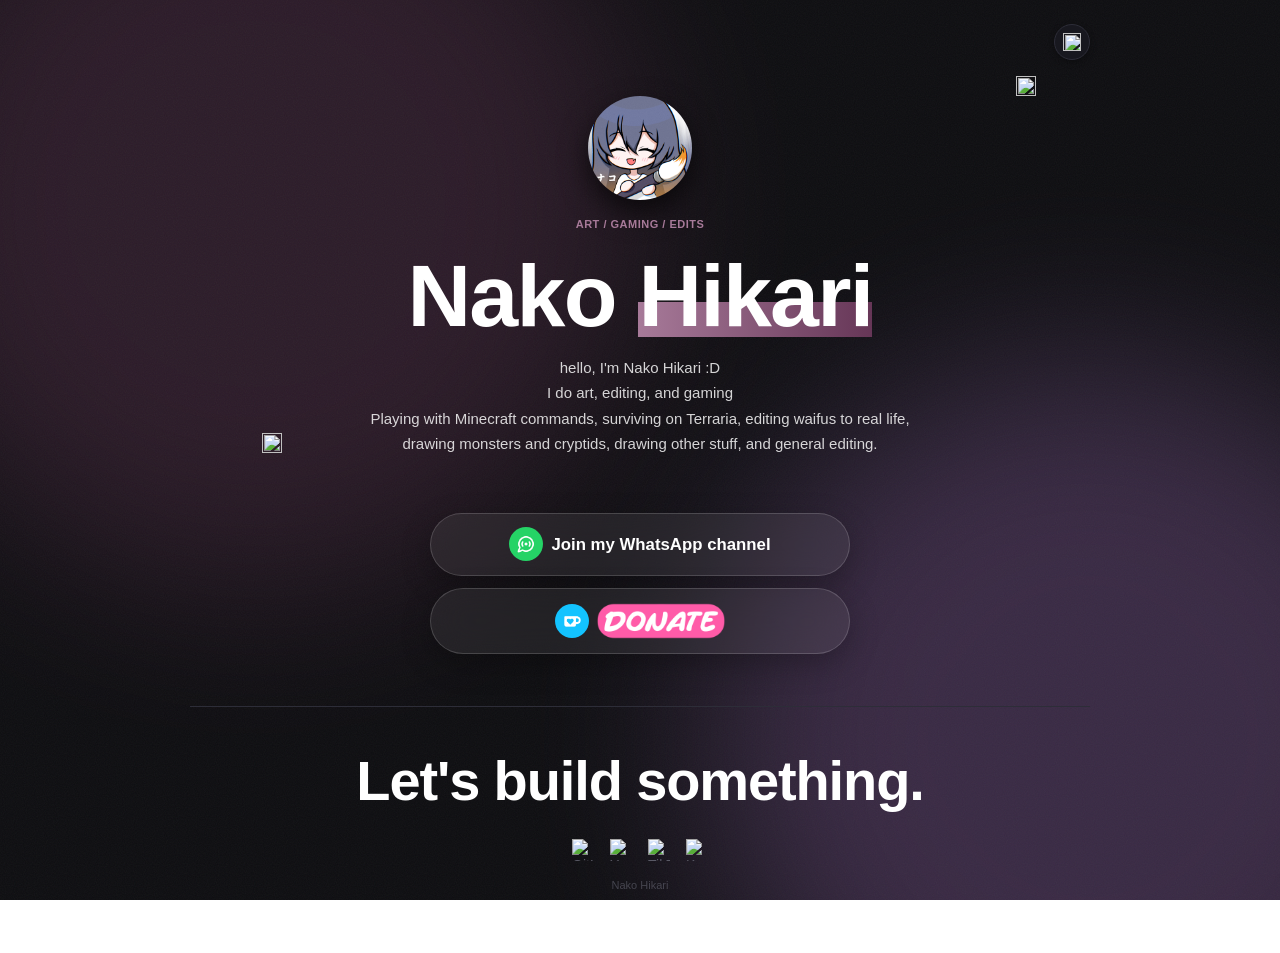
==== commit 16c3c653: "Update index.html" ====
--- a/index.html
+++ b/index.html
@@ -8,24 +8,6 @@
 <style>
     body { background: transparent; }
 
-    .nh-ambient {
-        position: fixed;
-        inset: 0;
-        z-index: 0;
-        pointer-events: none;
-        background:
-            radial-gradient(55% 55% at 18% 22%, rgba(168, 85, 247, 0.28), transparent 60%),
-            radial-gradient(50% 50% at 82% 72%, rgba(236, 72, 153, 0.22), transparent 60%);
-        background-size: 180% 180%;
-        mix-blend-mode: screen;
-        animation: nh-ambient-drift 20s ease-in-out infinite alternate;
-    }
-
-    @keyframes nh-ambient-drift {
-        0% { background-position: 0% 10%, 100% 90%; }
-        100% { background-position: 30% 55%, 70% 35%; }
-    }
-
     .nh-hero {
         position: relative;
         display: flex;
@@ -56,13 +38,8 @@
     .nh-sparkle-2 { position: absolute; bottom: 4%; left: 8%; }
 
     .display .text-highlight {
-        display: inline-block;
-        background: linear-gradient(120deg, #7c3aed, #db2777);
         color: #ffffff;
         -webkit-text-fill-color: #ffffff;
-        padding: 0.02em 0.32em;
-        border-radius: 0.32em;
-        box-shadow: 0 6px 18px rgba(91, 33, 182, 0.35);
     }
 
     .nh-bio {
@@ -98,18 +75,18 @@
         font-weight: 600;
         font-size: 1.05rem;
         color: #ffffff;
-        background: linear-gradient(135deg, rgba(147, 51, 234, 0.38), rgba(219, 39, 119, 0.32));
-        backdrop-filter: blur(20px);
-        -webkit-backdrop-filter: blur(20px);
+        background: rgba(255, 255, 255, 0.07);
+        backdrop-filter: blur(22px);
+        -webkit-backdrop-filter: blur(22px);
         border: 1px solid rgba(255, 255, 255, 0.16);
-        box-shadow: 0 10px 30px rgba(76, 20, 110, 0.3);
+        box-shadow: 0 10px 30px rgba(0, 0, 0, 0.25);
         transition: transform 0.2s ease, box-shadow 0.2s ease, border-color 0.2s ease;
     }
 
     .nh-cta:hover {
         transform: translateY(-2px);
         border-color: rgba(255, 255, 255, 0.3);
-        box-shadow: 0 14px 36px rgba(76, 20, 110, 0.4);
+        background: rgba(255, 255, 255, 0.1);
     }
 
     .nh-cta-icon-wrap {
@@ -147,7 +124,6 @@
 <body>
     <div class="mesh-bg"></div>
     <div class="grain-overlay"></div>
-    <div class="nh-ambient"></div>
 
     <div class="wrapper">
         <div class="theme-toggle-row">
